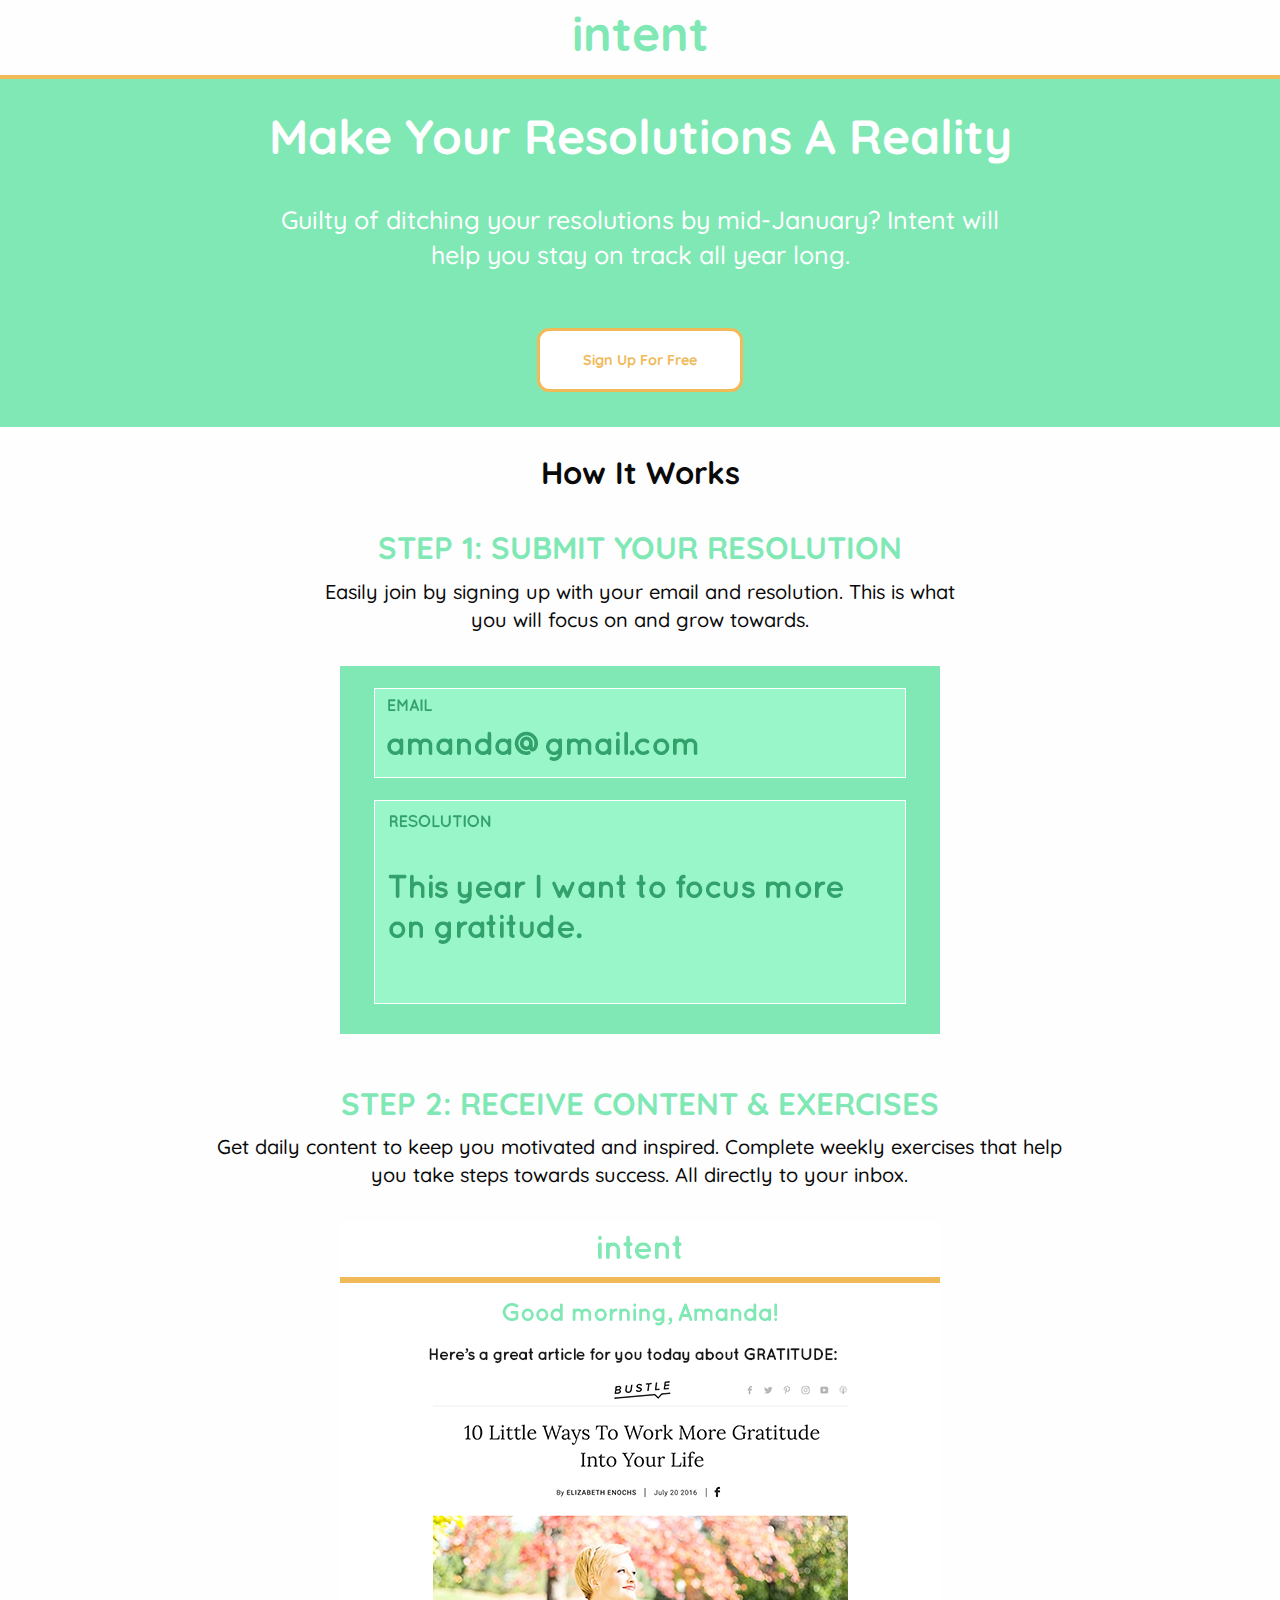
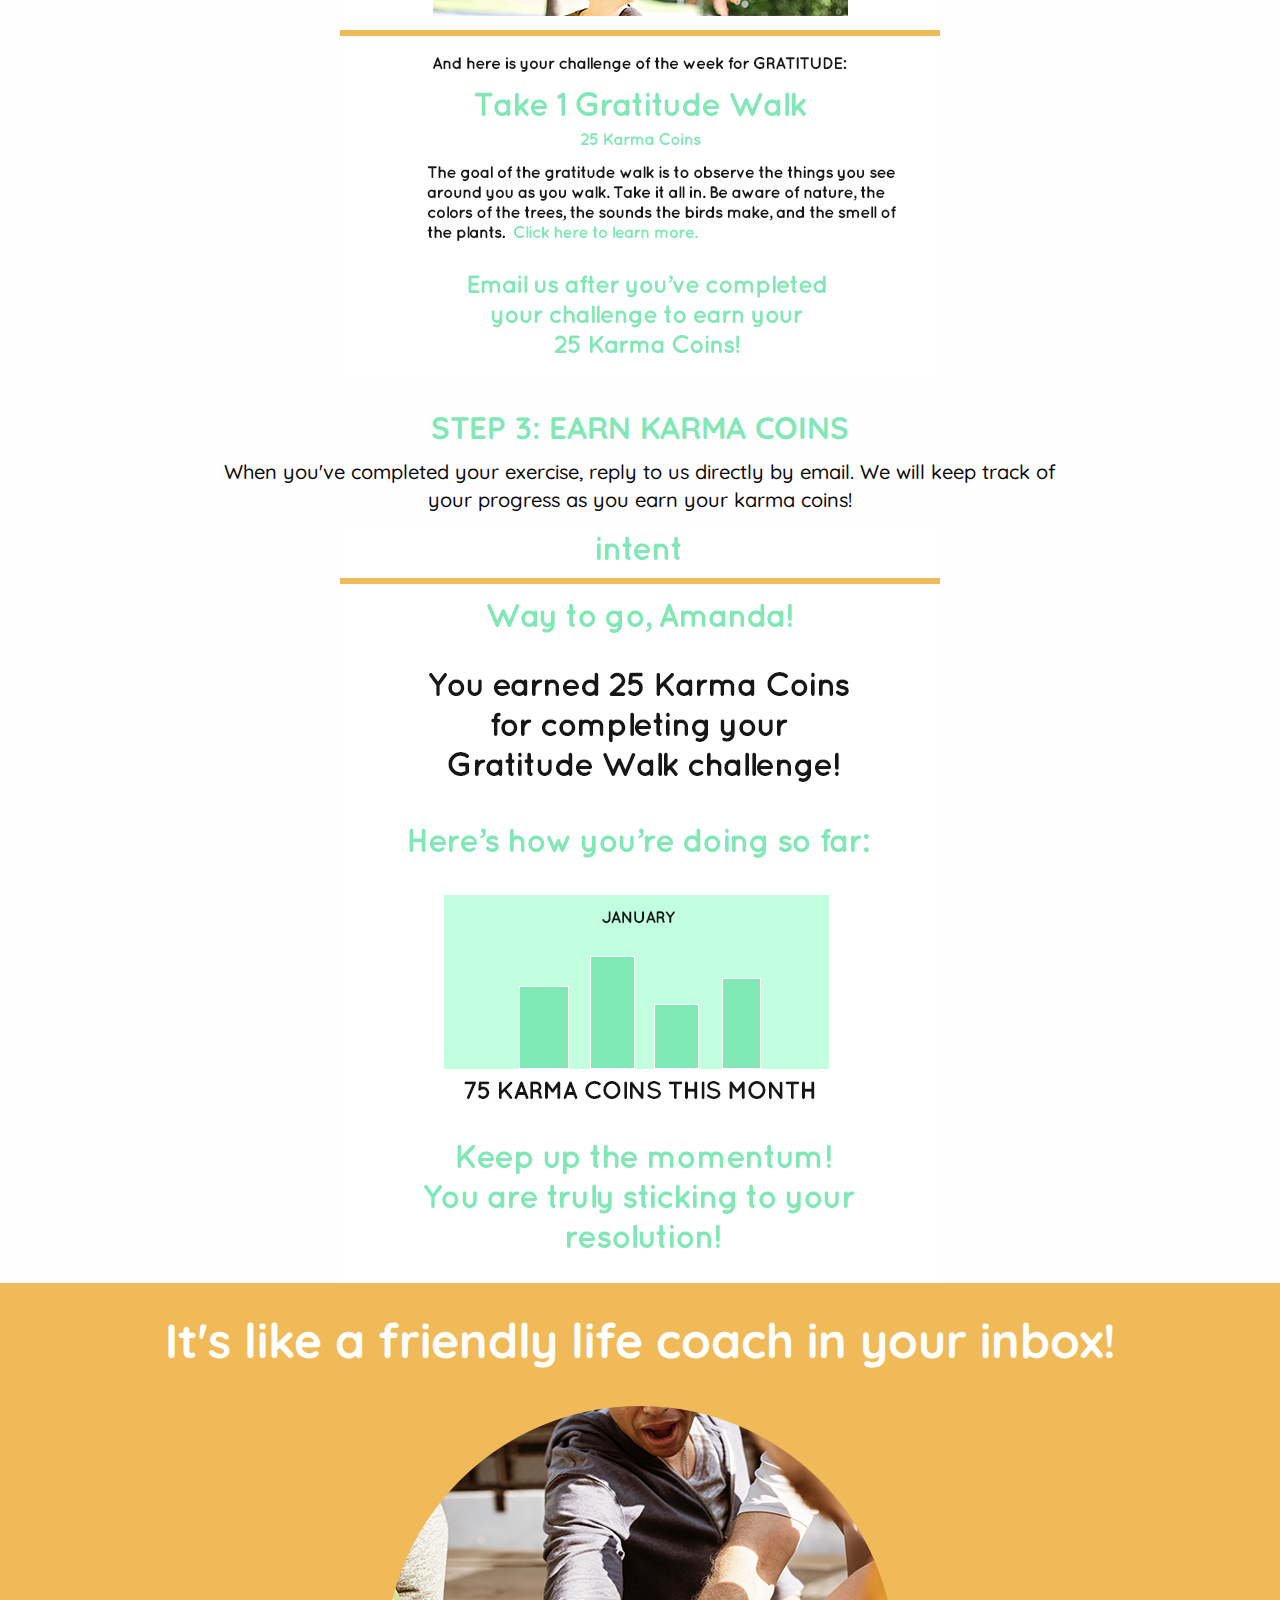
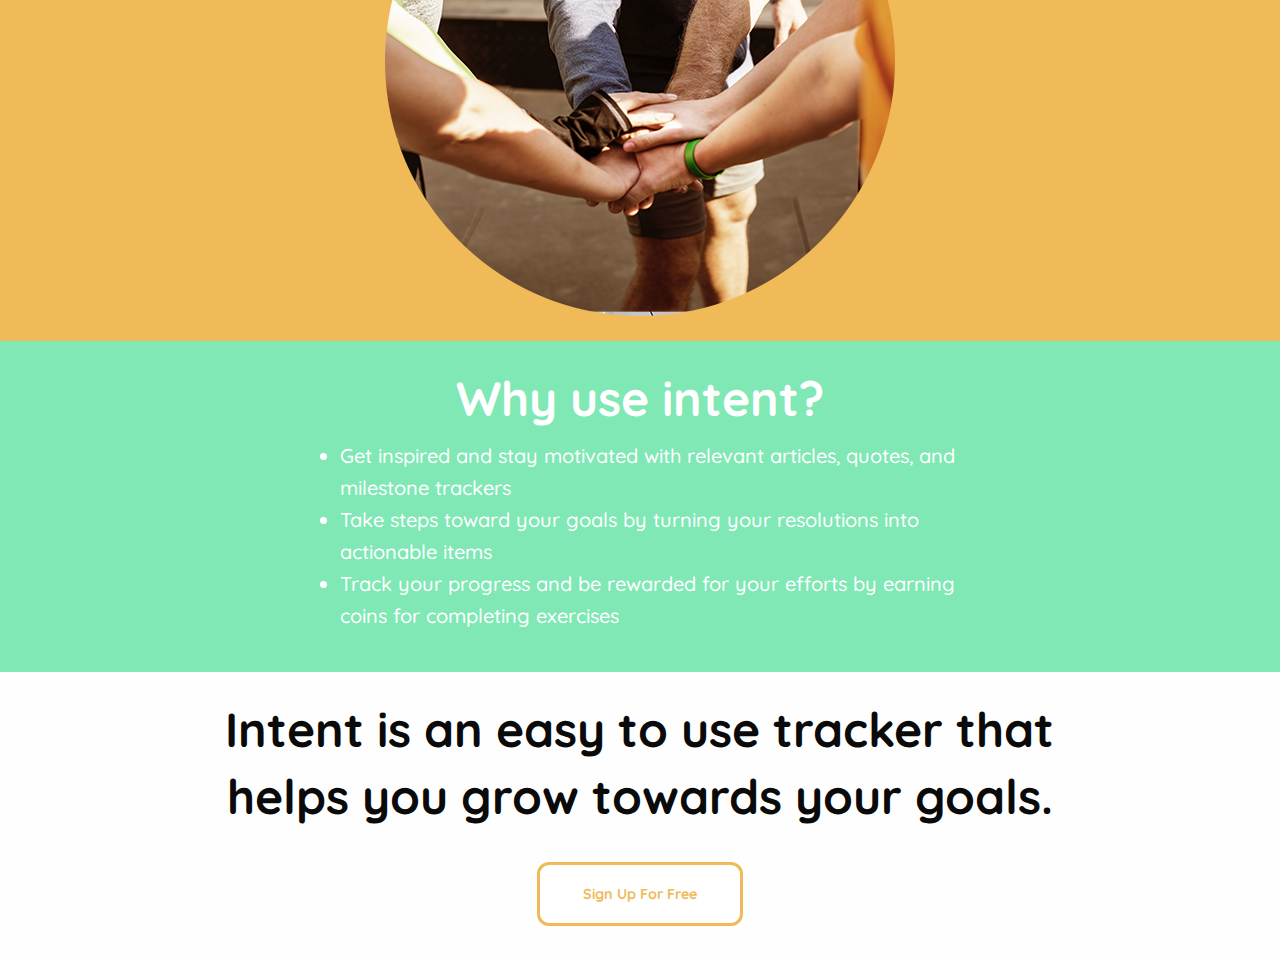
==== index.html @ 77e8ef0f "draft 1 of website" ====
<!doctype html>
<html class="no-js" lang="en" dir="ltr">
  <head>
    <meta charset="utf-8">
    <meta http-equiv="x-ua-compatible" content="ie=edge">
    <meta name="viewport" content="width=device-width, initial-scale=1.0">
    <title>Intent - A Simple Resolution Tracker and Reminder</title>
    <link rel="stylesheet" href="css/foundation.css">
    <link rel="stylesheet" href="css/app.css">
    <link rel="stylesheet" href="css/custom.css">
    <link href="https://fonts.googleapis.com/css?family=Quicksand:500,700" rel="stylesheet">
  </head>
  <body>
    <div class="grid-container">

      <div class="grid-x grid-padding-x">
        <div class="small-12 cell text-center gold-border-bottom">
          <h1 class="green-text">intent</h1>
        </div>
      </div>

      <div class="grid-x grid-padding-x green-background white-text align-center">
        <div class="small-10 medium-7 text-center">
          <br>
          <h1>Make Your Resolutions A Reality</h1>
          <br>
          <h4>Guilty of ditching your resolutions by mid-January? Intent will help you stay on track all year long.</h4>
          <br>
          <br>
          <a href="#" class="button custom-button">Sign Up For Free</a>
        </div>
      </div>


      <div class="grid-x grid-padding-x align-center">

        <div class="small-12 text-center">
          <br>
          <h3>How It Works</h3>
        </div>

        <div class="small-10 medium-6 text-center">
          <br>
          <h3 class="green-text">STEP 1: SUBMIT YOUR RESOLUTION</h3>
          <h5>Easily join by signing up with your email and resolution.  This is what you will focus on and grow towards.</h5>
          <br>
        </div>
        <div class="small-8 text-center">
          <img src="images/example-email.png" alt="Sign Up Free">
        </div>

        <div class="small-10 medium-8 text-center">
          <br>
          <br>
          <h3 class="green-text">STEP 2: RECEIVE CONTENT & EXERCISES</h3>
          <h5>Get daily content to keep you motivated and inspired.  Complete weekly exercises that help you take steps towards success.  All directly to your inbox.</h5>
          <br>
        </div>
        <div class="small-11 text-center">
          <img src="images/example-challenge.png" alt="Challenge">
        </div>

        <div class="small-10 medium-8 text-center">
          <br>
          <h3 class="green-text">STEP 3: EARN KARMA COINS</h3>
          <h5>When you've completed your exercise, reply to us directly by email.  We will keep track of your progress as you earn your karma coins!</h5>
        </div>
        <div class="small-11 text-center">
          <img src="images/example-karma-coins.png" alt="Karma Coins">
        </div>
      </div>


      <div class="grid-x grid-padding-x align-center gold-background white-text">
        <div class="small-10 text-center">
          <br>
          <h1>It's like a friendly life coach in your inbox!</h1>
          <br>
        </div>
        <div class="small-8 text-center">
          <img src="images/teamwork.png" alt="Teamwork" style="padding-bottom: 25px">
        </div>
      </div>
      
    

      <div class="grid-x grid-padding-x align-center green-background white-text">
        <div class="small-10 text-center">
          <br>
          <h1>Why use intent?</h1>
        </div>
        <div class="small-10 medium-6">
          <h5>
            <ul>
              <li>Get inspired and stay motivated with relevant articles, quotes, and milestone trackers</li>
              <li>Take steps toward your goals by turning your resolutions into actionable items</li>
              <li>Track your progress and be rewarded for your efforts by earning coins for completing exercises</li>
            </ul>
          </h5>
          <br>
        </div>
      </div>


      <div class="grid-x grid-padding-x align-center">
        <div class="small-10 medium-8 text-center">
          <br>
          <h1>Intent is an easy to use tracker that helps you grow towards your goals.</h1>
          <br>
          <a href="#" class="button custom-button">Sign Up For Free</a>
        </div>
      </div>



      

    </div>

    <script src="js/vendor/jquery.js"></script>
    <script src="js/vendor/what-input.js"></script>
    <script src="js/vendor/foundation.js"></script>
    <script src="js/app.js"></script>
  </body>
</html>
---- css/custom.css ----
.grid-container {
  max-width: 100%;
}

.white-background {
  background-color: #fff;
}

.gold-background {
  background-color: #f0ba58;
}

.green-background {
  background-color: #7fe8b5;
}

.green-text {
  color: #7fe8b5;
}

.white-text {
  color: #fff;
}

.custom-button {
  border-radius: 12px;
  border-color: #f0ba58;
  border-width: 3px;
  border-style: solid;
  background-color: #fff;
  color: #f0ba58;
  font-family: 'Quicksand', sans-serif;
  font-weight: 700;
  padding: 1.5em 3em;
  margin-bottom: 35px;
}

.gold-border-bottom {
    border-color: #f0ba58;
    border-width: 0px 0px 4px 0px;
    border-style: solid;
}

h1, h2, h3 {
  font-family: 'Quicksand', sans-serif;
  font-weight: 700;
}

h4,h5,h6, p {
  font-family: 'Quicksand', sans-serif;
  font-weight: 500;
}

li {
  font-family: 'Quicksand', sans-serif;
  font-weight: 500;
}
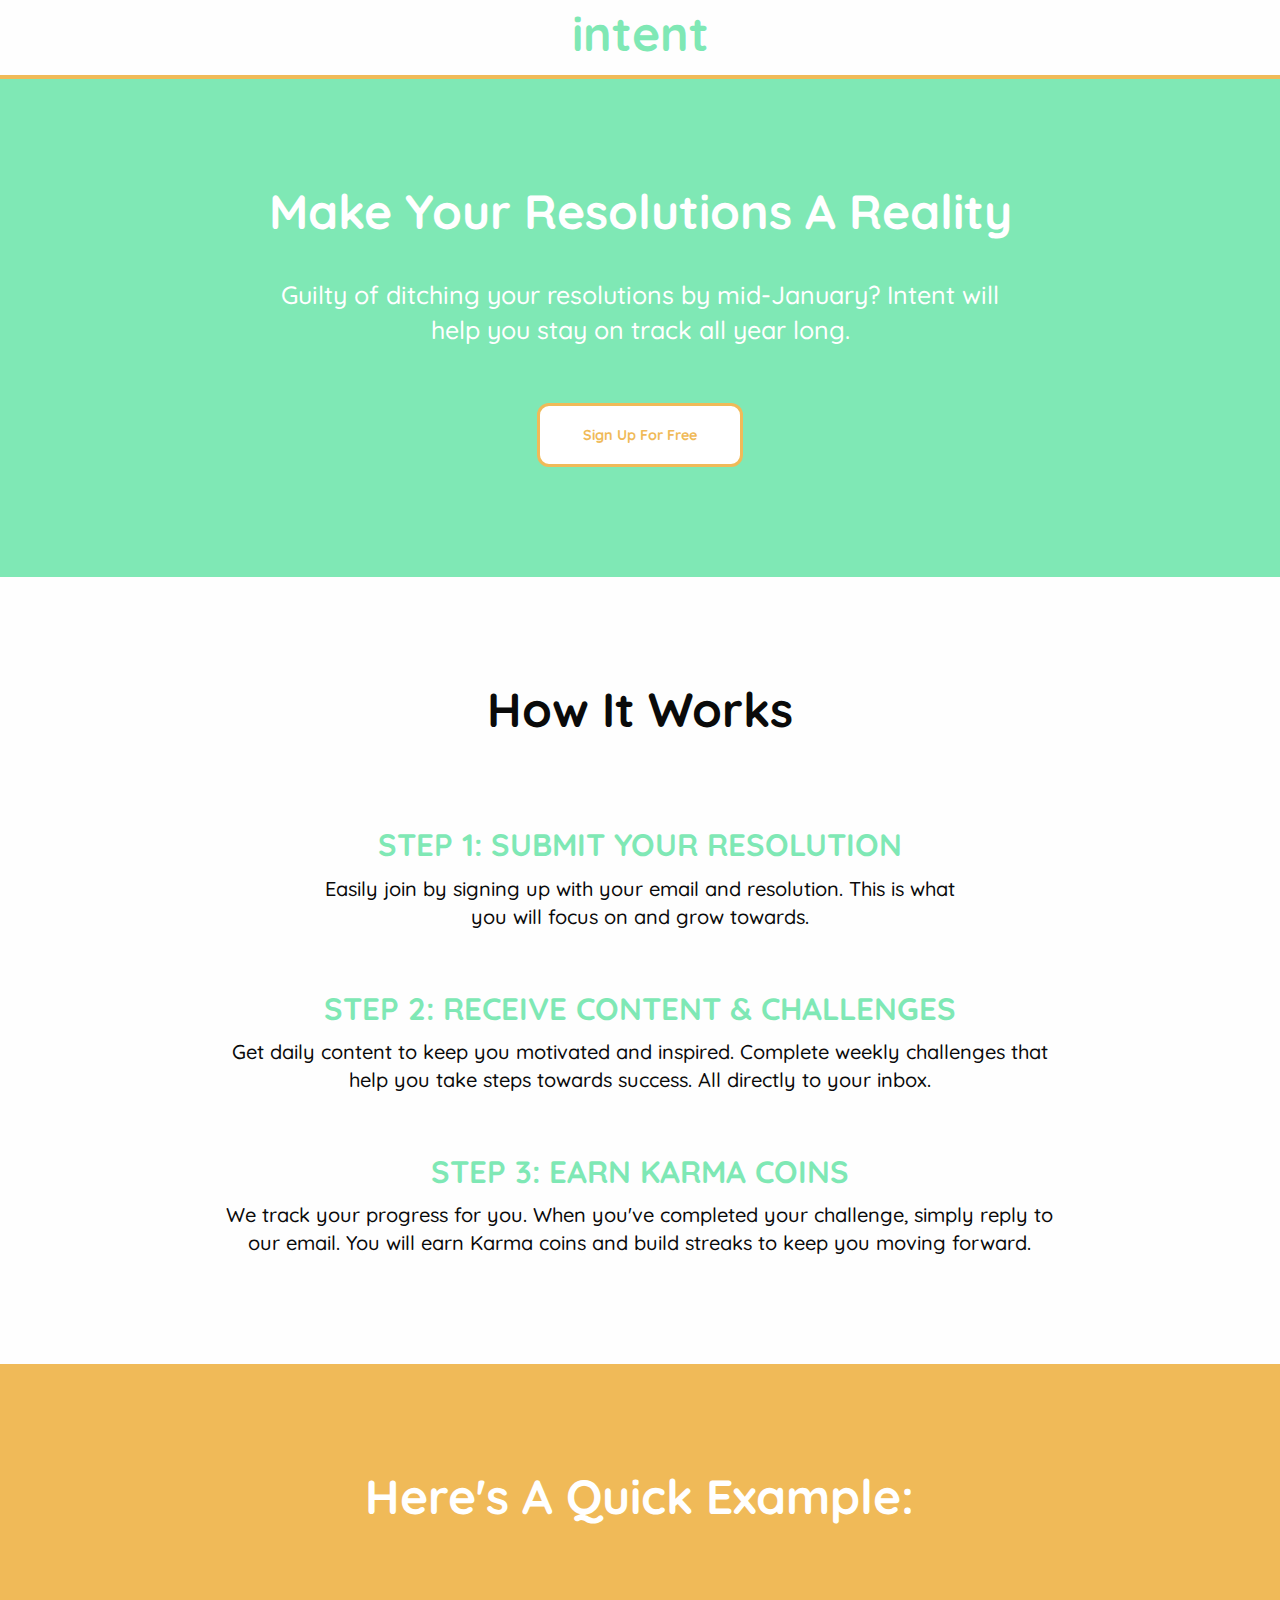
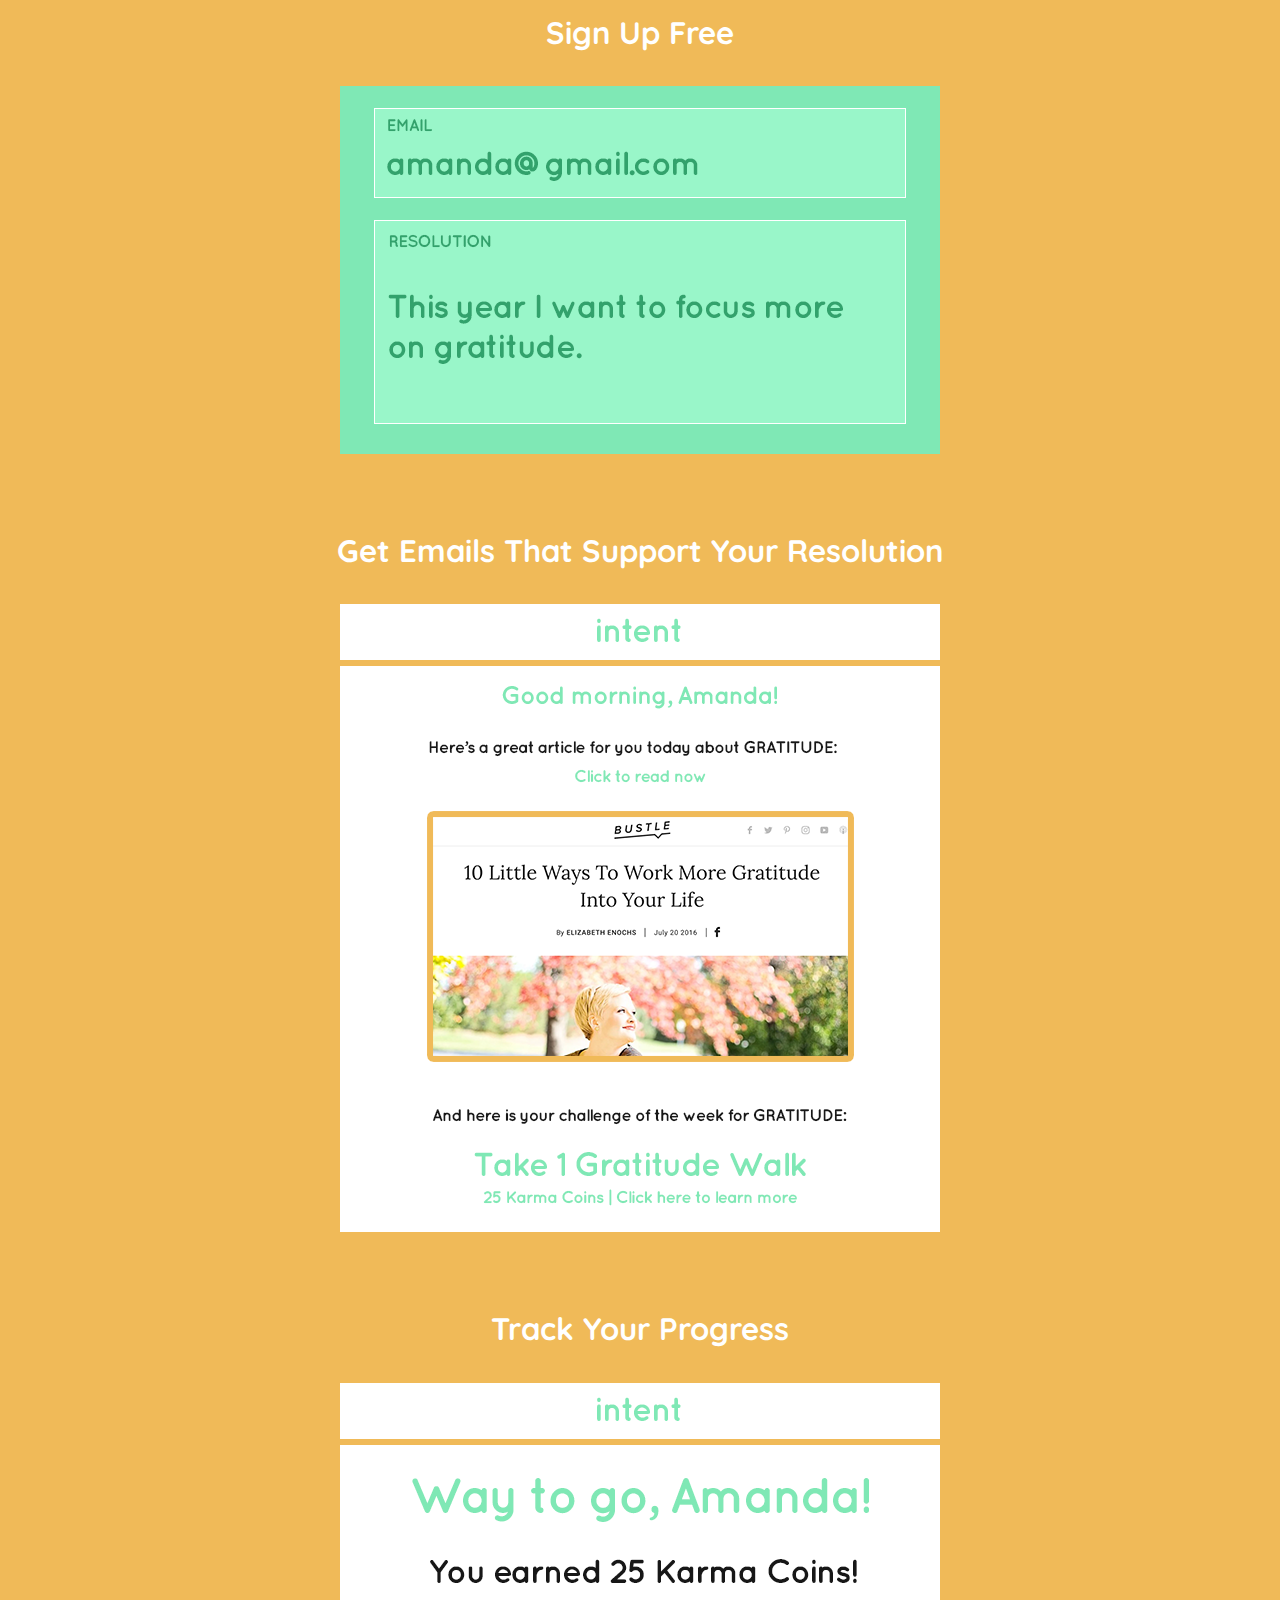
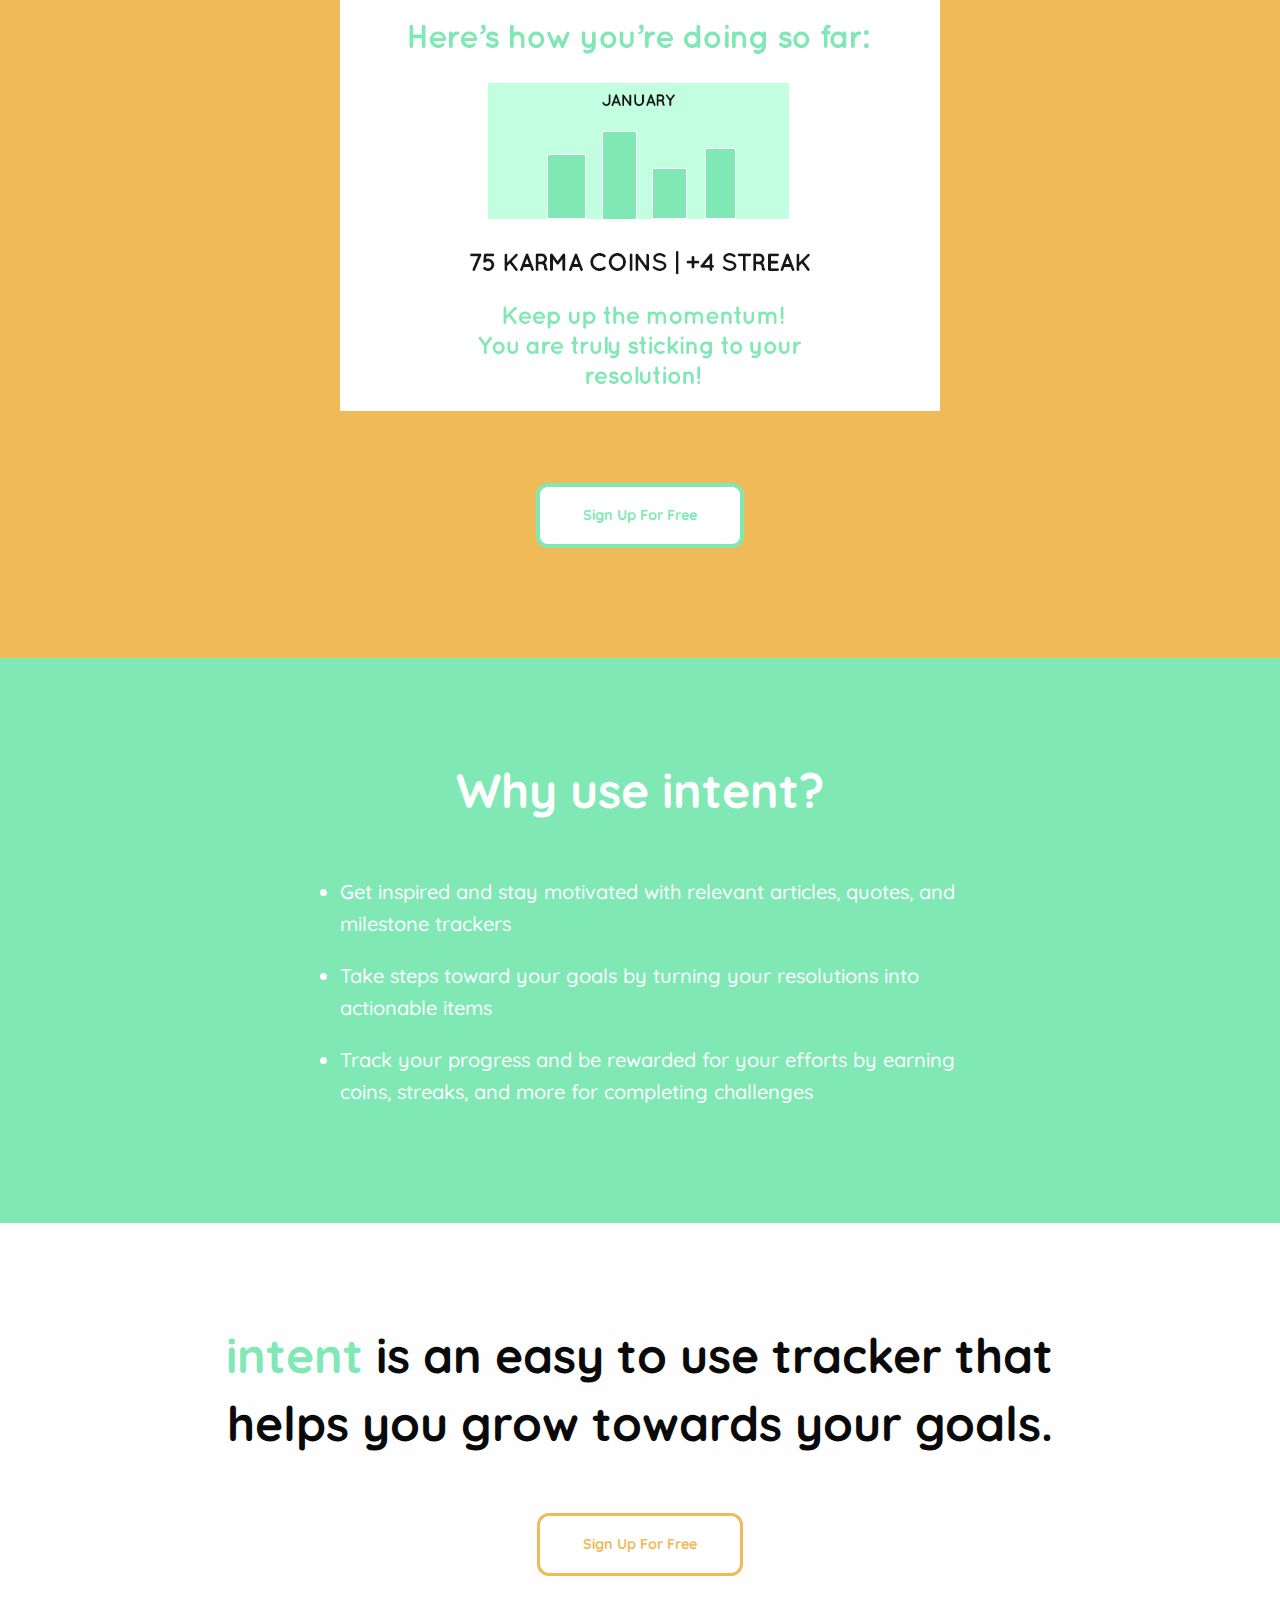
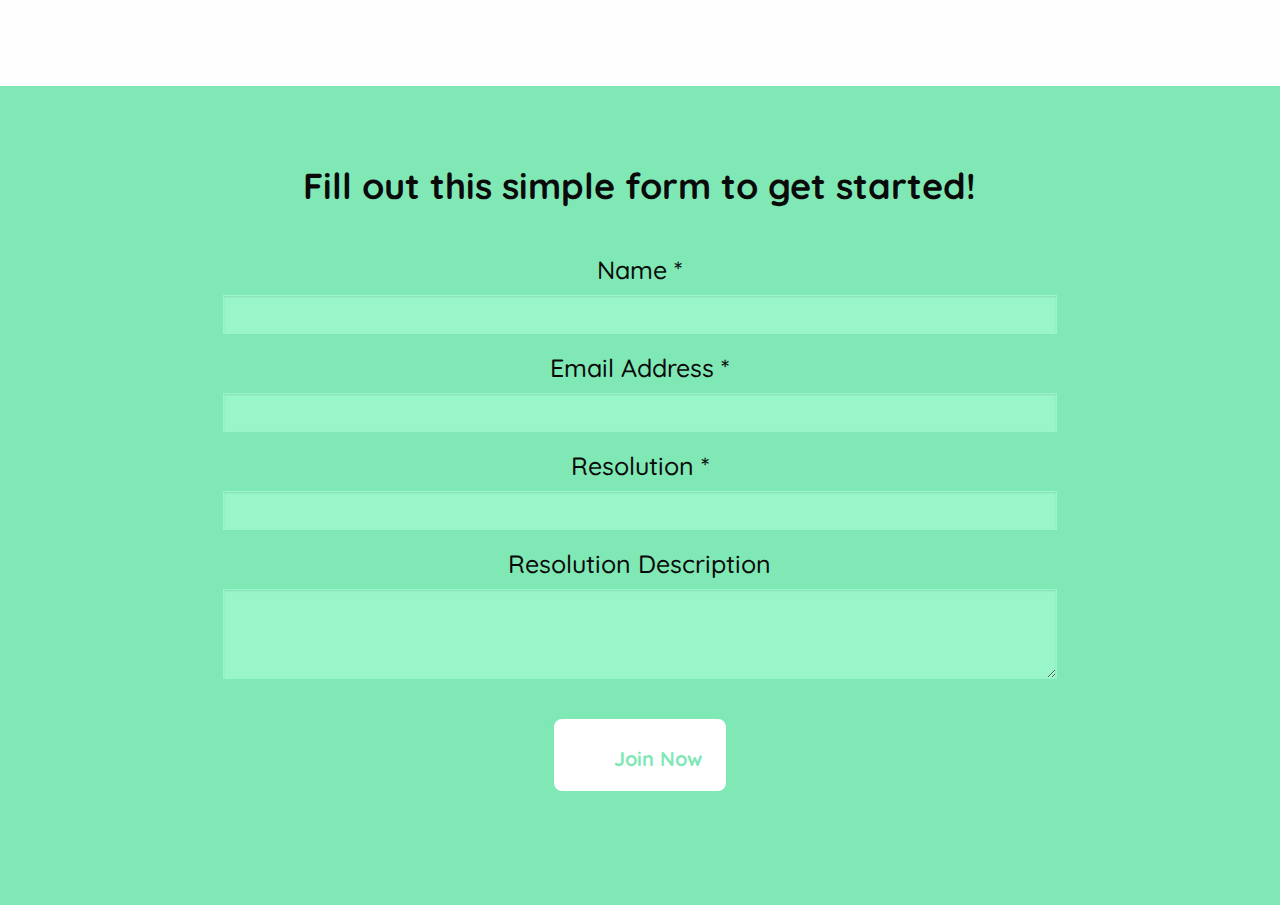
==== commit 3c1ccb7f: "website v1" ====
--- a/index.html
+++ b/index.html
@@ -1,14 +1,30 @@
 <!doctype html>
 <html class="no-js" lang="en" dir="ltr">
   <head>
+    <!-- Global site tag (gtag.js) - Google Analytics -->
+    <script async src="https://www.googletagmanager.com/gtag/js?id=UA-131562044-1"></script>
+    <script>
+      window.dataLayer = window.dataLayer || [];
+      function gtag(){dataLayer.push(arguments);}
+      gtag('js', new Date());
+
+      gtag('config', 'UA-131562044-1');
+    </script>
     <meta charset="utf-8">
     <meta http-equiv="x-ua-compatible" content="ie=edge">
     <meta name="viewport" content="width=device-width, initial-scale=1.0">
     <title>Intent - A Simple Resolution Tracker and Reminder</title>
     <link rel="stylesheet" href="css/foundation.css">
     <link rel="stylesheet" href="css/app.css">
+    <link href="//cdn-images.mailchimp.com/embedcode/classic-10_7.css" rel="stylesheet" type="text/css">
     <link rel="stylesheet" href="css/custom.css">
     <link href="https://fonts.googleapis.com/css?family=Quicksand:500,700" rel="stylesheet">
+    <script src="https://ajax.googleapis.com/ajax/libs/jquery/3.3.1/jquery.min.js"></script>
+    <script type="text/javascript">
+      function scrollToSignup() {
+        $('html, body').animate({ scrollTop: $("#signup").offset().top }, 1000)
+      }
+    </script>
   </head>
   <body>
     <div class="grid-container">
@@ -19,7 +35,7 @@
         </div>
       </div>
 
-      <div class="grid-x grid-padding-x green-background white-text align-center">
+      <div class="grid-x grid-padding-x green-background white-text align-center top-padding bottom-padding">
         <div class="small-10 medium-7 text-center">
           <br>
           <h1>Make Your Resolutions A Reality</h1>
@@ -27,16 +43,18 @@
           <h4>Guilty of ditching your resolutions by mid-January? Intent will help you stay on track all year long.</h4>
           <br>
           <br>
-          <a href="#" class="button custom-button">Sign Up For Free</a>
-        </div>
-      </div>
-
-
-      <div class="grid-x grid-padding-x align-center">
-
-        <div class="small-12 text-center">
-          <br>
-          <h3>How It Works</h3>
+          <a href="javascript:scrollToSignup()" class="button custom-button">Sign Up For Free</a>
+          </div>
+        </div>
+      </div>
+
+
+      <div class="grid-x grid-padding-x align-center bottom-space top-space">
+
+        <div class="small-10 text-center">
+          <br>
+          <h1>How It Works</h1>
+          <br><br>
         </div>
 
         <div class="small-10 medium-6 text-center">
@@ -45,56 +63,71 @@
           <h5>Easily join by signing up with your email and resolution.  This is what you will focus on and grow towards.</h5>
           <br>
         </div>
-        <div class="small-8 text-center">
+
+        <div class="small-10 medium-8 text-center">
+          <br>
+          <h3 class="green-text">STEP 2: RECEIVE CONTENT & CHALLENGES</h3>
+          <h5>Get daily content to keep you motivated and inspired.  Complete weekly challenges that help you take steps towards success.  All directly to your inbox.</h5>
+          <br>
+        </div>
+
+        <div class="small-10 medium-8 text-center">
+          <br>
+          <h3 class="green-text">STEP 3: EARN KARMA COINS</h3>
+          <h5>We track your progress for you.  When you've completed your challenge, simply reply to our email.  You will earn Karma coins and build streaks to keep you moving forward.</h5>
+          <br>
+        </div>
+      </div>
+
+
+      <div class="grid-x grid-padding-x align-center gold-background white-text top-padding bottom-padding">
+
+        <div class="small-10 medium-8 text-center">
+          <br>
+          <h1>Here's A Quick Example:</h1>
+          <br>
+          <br>
+          <br>
+        </div>
+
+        <div class="small-8 text-center bottom-space">
+          <h3>Sign Up Free</h3>
+          <br>
           <img src="images/example-email.png" alt="Sign Up Free">
         </div>
 
-        <div class="small-10 medium-8 text-center">
-          <br>
-          <br>
-          <h3 class="green-text">STEP 2: RECEIVE CONTENT & EXERCISES</h3>
-          <h5>Get daily content to keep you motivated and inspired.  Complete weekly exercises that help you take steps towards success.  All directly to your inbox.</h5>
-          <br>
-        </div>
+        <div class="small-11 text-center bottom-space">
+          <h3>Get Emails That Support Your Resolution</h3>
+          <br>
+          <img src="images/example-challenge.png" alt="Challenge">
+        </div>
+
         <div class="small-11 text-center">
-          <img src="images/example-challenge.png" alt="Challenge">
-        </div>
-
-        <div class="small-10 medium-8 text-center">
-          <br>
-          <h3 class="green-text">STEP 3: EARN KARMA COINS</h3>
-          <h5>When you've completed your exercise, reply to us directly by email.  We will keep track of your progress as you earn your karma coins!</h5>
-        </div>
-        <div class="small-11 text-center">
+          <h3>Track Your Progress</h3>
+          <br>
           <img src="images/example-karma-coins.png" alt="Karma Coins">
-        </div>
-      </div>
-
-
-      <div class="grid-x grid-padding-x align-center gold-background white-text">
-        <div class="small-10 text-center">
-          <br>
-          <h1>It's like a friendly life coach in your inbox!</h1>
-          <br>
-        </div>
-        <div class="small-8 text-center">
-          <img src="images/teamwork.png" alt="Teamwork" style="padding-bottom: 25px">
+          <br>
+          <br>
+          <br>
+          <br>
+          <a href="javascript:scrollToSignup()" class="button custom-button green-button">Sign Up For Free</a>
         </div>
       </div>
       
     
 
-      <div class="grid-x grid-padding-x align-center green-background white-text">
+      <div class="grid-x grid-padding-x align-center green-background white-text top-padding bottom-padding">
         <div class="small-10 text-center">
           <br>
           <h1>Why use intent?</h1>
+          <br>
         </div>
         <div class="small-10 medium-6">
           <h5>
             <ul>
               <li>Get inspired and stay motivated with relevant articles, quotes, and milestone trackers</li>
               <li>Take steps toward your goals by turning your resolutions into actionable items</li>
-              <li>Track your progress and be rewarded for your efforts by earning coins for completing exercises</li>
+              <li>Track your progress and be rewarded for your efforts by earning coins, streaks, and more for completing challenges</li>
             </ul>
           </h5>
           <br>
@@ -102,18 +135,60 @@
       </div>
 
 
-      <div class="grid-x grid-padding-x align-center">
-        <div class="small-10 medium-8 text-center">
-          <br>
-          <h1>Intent is an easy to use tracker that helps you grow towards your goals.</h1>
-          <br>
-          <a href="#" class="button custom-button">Sign Up For Free</a>
-        </div>
-      </div>
-
-
-
-      
+      <div class="grid-x grid-padding-x align-center top-padding bottom-padding">
+        <div class="small-10 medium-8 text-center">
+          <br>
+          <h1><span class="green-text">intent</span> is an easy to use tracker that helps you grow towards your goals.</h1>
+          <br>
+          <br>
+          <a href="javascript:scrollToSignup()" class="button custom-button">Sign Up For Free</a>
+        </div>
+      </div>
+
+      <div class="grid-x grid-padding-x align-center top-padding bottom-padding green-background" id="signup">
+        <div class="small-10 medium-8 text-center">
+          <!-- Begin Mailchimp Signup Form -->
+          <style type="text/css">
+            #mc_embed_signup{clear:left; font:14px Helvetica,Arial,sans-serif; }
+          </style>
+          <div id="mc_embed_signup">
+          <form action="https://focusyourintent.us7.list-manage.com/subscribe/post?u=095c179cd294cf0b84ff9f9e5&amp;id=2cb9866836" method="post" id="mc-embedded-subscribe-form" name="mc-embedded-subscribe-form" class="validate" target="_blank" novalidate>
+            <div id="mc_embed_signup_scroll">
+            <h2>Fill out this simple form to get started!</h2>
+            <br>
+            <br>
+          <div class="mc-field-group">
+            <label for="mce-NAME"><h4>Name  <span class="asterisk">*</span></h4>
+          </label>
+            <input type="text" value="" name="NAME" class="required" id="mce-NAME">
+          </div>
+          <div class="mc-field-group">
+            <label for="mce-EMAIL"><h4>Email Address  <span class="asterisk">*</span></h4>
+          </label>
+            <input type="email" value="" name="EMAIL" class="required email" id="mce-EMAIL">
+          </div>
+          <div class="mc-field-group">
+            <label for="mce-RESOLUTION"><h4>Resolution  <span class="asterisk">*</span></h4>
+          </label>
+            <input type="text" value="" name="RESOLUTION" class="required" id="mce-RESOLUTION">
+          </div>
+          <div class="mc-field-group">
+            <label for="mce-RESDES"><h4>Resolution Description </h4></label>
+            <textarea type="text" value="" name="RESDES" class="" id="mce-RESDES" rows=3></textarea>
+          </div>
+          <div id="mce-responses" class="clear">
+            <div class="response" id="mce-error-response" style="display:none"></div>
+            <div class="response" id="mce-success-response" style="display:none"></div>
+          </div>    <!-- real people should not fill this in and expect good things - do not remove this or risk form bot signups-->
+            <div style="position: absolute; left: -5000px;" aria-hidden="true"><input type="text" name="b_095c179cd294cf0b84ff9f9e5_2cb9866836" tabindex="-1" value=""></div>
+            <div class="clear" style="text-align: center"><input type="submit" value="Join Now" name="subscribe" id="mc-embedded-subscribe" style="margin-top: 20px" class="button custom-button green-button green-button-big"></div>
+            </div>
+          </form>
+          </div>
+          <!--End mc_embed_signup-->
+        </div>
+      </div>
+
 
     </div>
 
--- a/css/custom.css
+++ b/css/custom.css
@@ -36,10 +36,43 @@
   margin-bottom: 35px;
 }
 
+.custom-button:hover, .custom-button:focus {
+  background-color: #f0ba58;
+  color: #fefefe;
+}
+
+.green-button {
+  border-color: #7fe8b5;
+  border-width: 4px;
+  border-style: solid;
+  color: #7fe8b5;
+}
+
+.green-button:hover, .green-button:focus {
+  background-color: #7fe8b5;
+  color: #fff;
+}
+
 .gold-border-bottom {
     border-color: #f0ba58;
     border-width: 0px 0px 4px 0px;
     border-style: solid;
+}
+
+.bottom-space {
+  margin-bottom: 75px;
+}
+
+.top-space {
+  margin-top: 75px;
+}
+
+.top-padding {
+  padding-top: 75px;
+}
+
+.bottom-padding {
+  padding-bottom: 75px;
 }
 
 h1, h2, h3 {
@@ -55,4 +88,43 @@
 li {
   font-family: 'Quicksand', sans-serif;
   font-weight: 500;
-}+  margin-top: 20px;
+}
+
+#mc_embed_signup [type='text'], #mc_embed_signup [type='email'], #mc_embed_signup [type='text']:focus , #mc_embed_signup [type='email']:focus {
+  background-color: #98f6c9;
+  border-color: #98f6c9;
+  font-family: 'Quicksand', sans-serif;
+  font-weight: 500;
+}
+
+.mc-field-group { 
+  padding: 0px 10px; 
+}
+
+#mc_embed_signup { 
+  background-color: #7fe8b5;
+}
+
+#mc_embed_signup h2 {
+  text-align: center;
+  font-family: 'Quicksand', sans-serif;
+  font-weight: 700;
+  font-size: 2.25rem;
+  line-height: 1.4;
+  margin-top: 0;
+  margin-bottom: 0.5rem;
+}
+
+#mc_embed_signup .button { 
+  font-size: 20px;
+  border-color: #7fe8b5;
+  border-width: 4px;
+  border-style: solid;
+  color: #7fe8b5;
+  background-color: #fff;
+  color: #7fe8b5;
+  width: 9em;
+  height: 4em;
+  border-radius: 12px;
+}
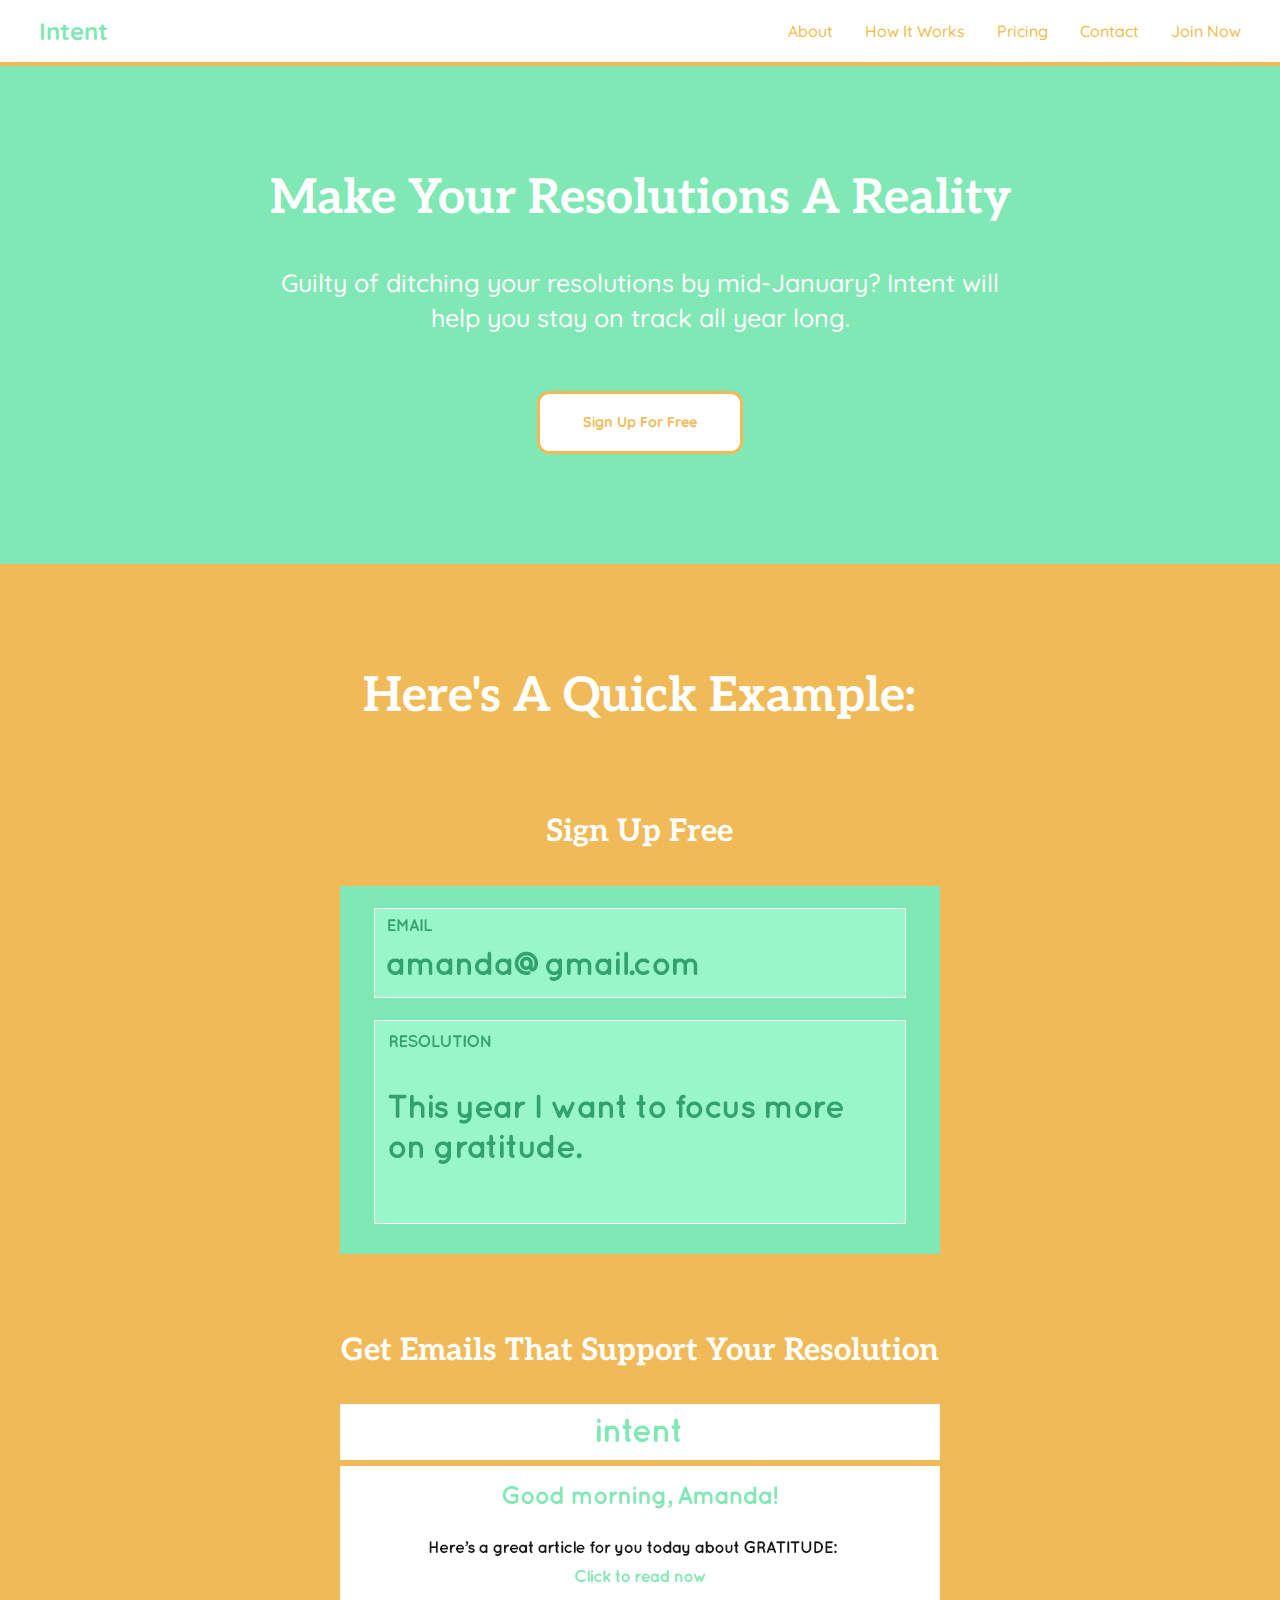
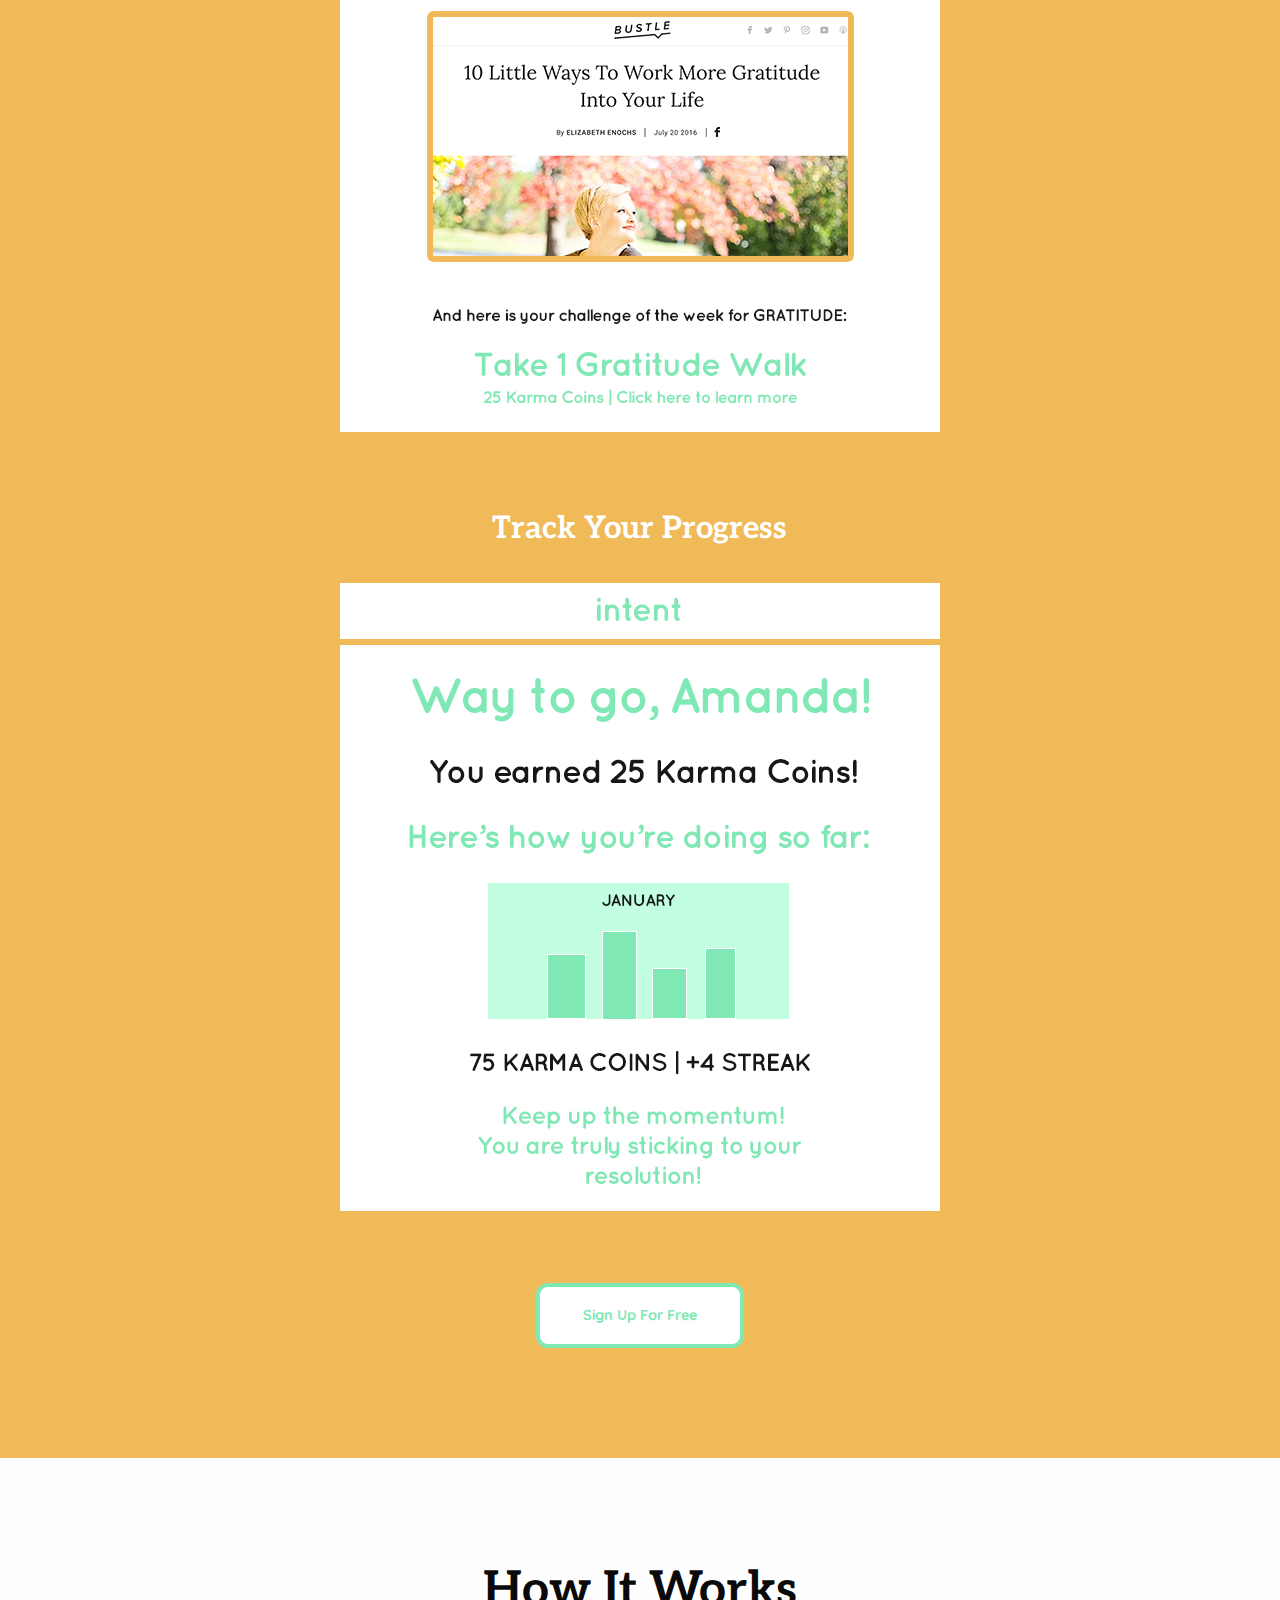
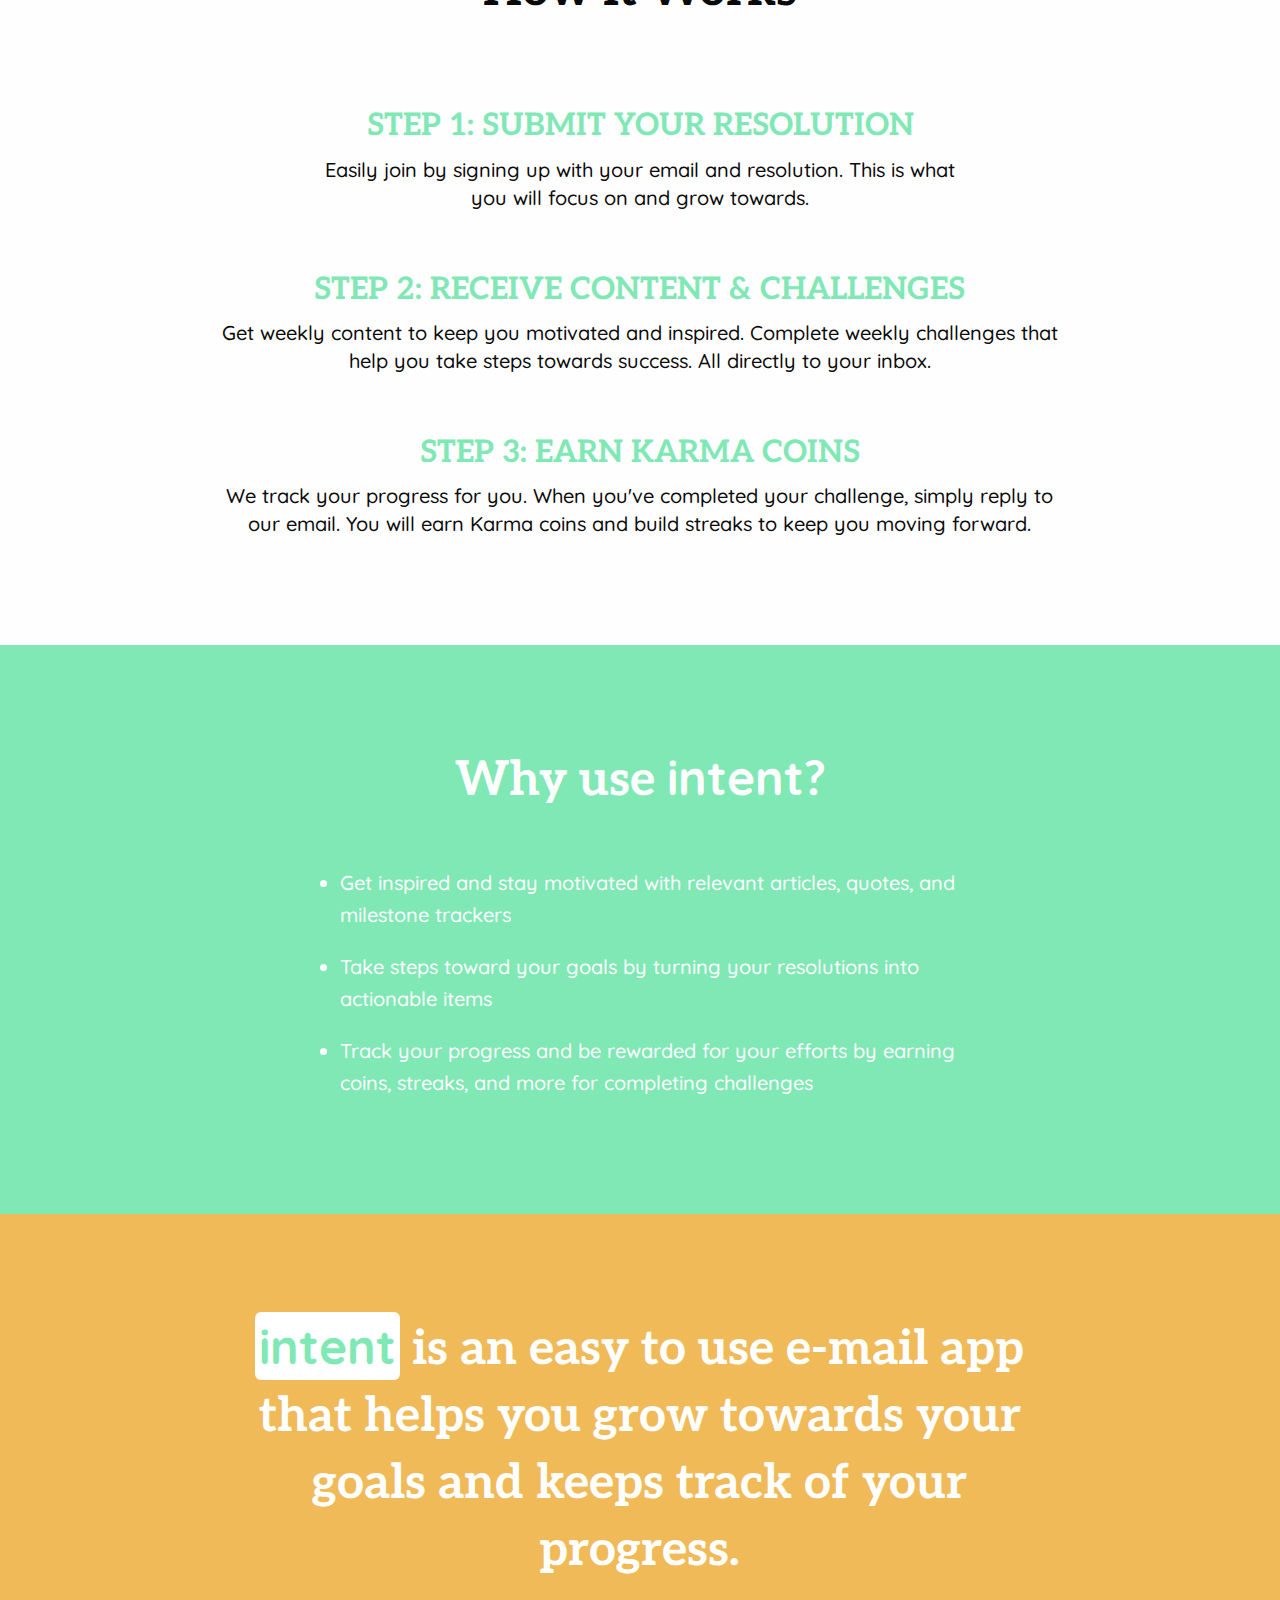
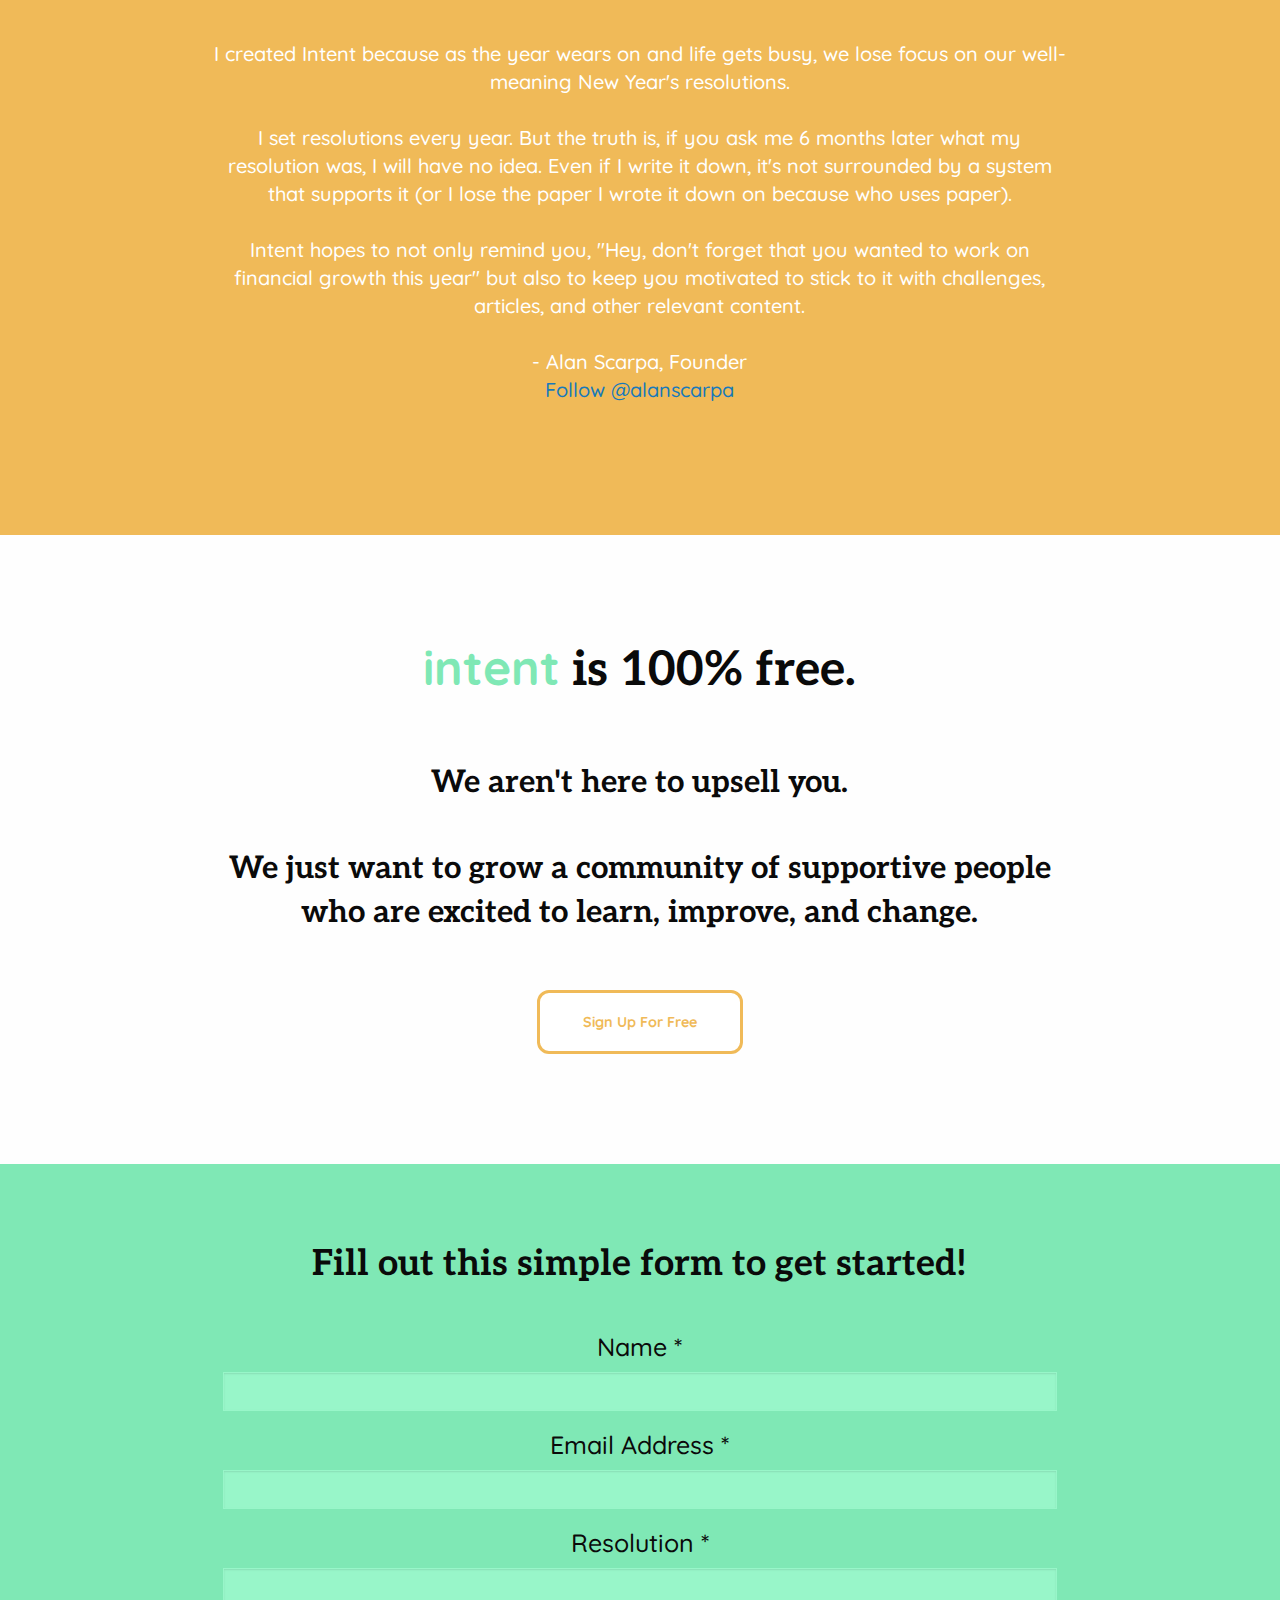
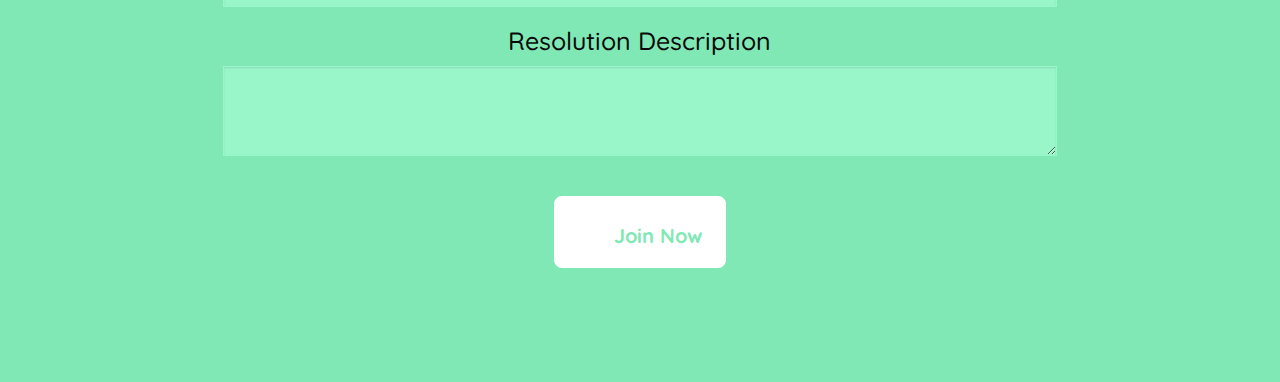
==== commit bc58cd77: "website v2" ====
--- a/index.html
+++ b/index.html
@@ -7,7 +7,6 @@
       window.dataLayer = window.dataLayer || [];
       function gtag(){dataLayer.push(arguments);}
       gtag('js', new Date());
-
       gtag('config', 'UA-131562044-1');
     </script>
     <meta charset="utf-8">
@@ -19,20 +18,51 @@
     <link href="//cdn-images.mailchimp.com/embedcode/classic-10_7.css" rel="stylesheet" type="text/css">
     <link rel="stylesheet" href="css/custom.css">
     <link href="https://fonts.googleapis.com/css?family=Quicksand:500,700" rel="stylesheet">
+    <link href="https://fonts.googleapis.com/css?family=Aleo:700" rel="stylesheet">
     <script src="https://ajax.googleapis.com/ajax/libs/jquery/3.3.1/jquery.min.js"></script>
     <script type="text/javascript">
       function scrollToSignup() {
         $('html, body').animate({ scrollTop: $("#signup").offset().top }, 1000)
       }
+      function scrollToHowItWorks() {
+        $('html, body').animate({ scrollTop: $("#howitworks").offset().top }, 1000)
+      }
+      function scrollToPricing() {
+        $('html, body').animate({ scrollTop: $("#pricing").offset().top }, 1000)
+      }
+      function scrollToAbout() {
+        $('html, body').animate({ scrollTop: $("#about").offset().top }, 1000)
+      }
     </script>
   </head>
   <body>
     <div class="grid-container">
 
+      <div class="title-bar" data-responsive-toggle="example-menu" data-hide-for="medium">
+        <button class="menu-icon" type="button" data-toggle="example-menu"></button>
+        <div class="title-bar-title green-text logo-font">Intent</div>
+      </div>
+
+      <div class="top-bar" id="example-menu">
+        <div class="top-bar-left">
+          <ul class="menu">
+            <li class="menu-text show-for-medium green-text logo-font">Intent</li>
+          </ul>
+        </div>
+        <div class="top-bar-right">
+          <ul class="vertical medium-horizontal dropdown menu" data-dropdown-menu>
+            <li><a href="javascript:scrollToAbout()">About</a></li>
+            <li><a href="javascript:scrollToHowItWorks()">How It Works</a></li>
+            <li><a href="javascript:scrollToPricing()">Pricing</a></li>
+            <li><a href="mailto:team@focusyourintent.com">Contact</a></li>
+            <li><a href="javascript:scrollToSignup()">Join Now</a></li>
+          </ul>
+        </div>
+      </div>
+
+
       <div class="grid-x grid-padding-x">
-        <div class="small-12 cell text-center gold-border-bottom">
-          <h1 class="green-text">intent</h1>
-        </div>
+        <div class="small-12 cell text-center gold-border-bottom"></div>
       </div>
 
       <div class="grid-x grid-padding-x green-background white-text align-center top-padding bottom-padding">
@@ -49,6 +79,41 @@
       </div>
 
 
+      <div class="grid-x grid-padding-x align-center gold-background white-text top-padding bottom-padding" id="howitworks">
+
+        <div class="small-10 medium-8 text-center">
+          <br>
+          <h1>Here's A Quick Example:</h1>
+          <br>
+          <br>
+          <br>
+        </div>
+
+        <div class="small-8 text-center bottom-space">
+          <h3>Sign Up Free</h3>
+          <br>
+          <img src="images/example-email.png" alt="Sign Up Free">
+        </div>
+
+        <div class="small-11 text-center bottom-space">
+          <h3>Get Emails That Support Your Resolution</h3>
+          <br>
+          <img src="images/example-challenge.png" alt="Challenge">
+        </div>
+
+        <div class="small-11 text-center">
+          <h3>Track Your Progress</h3>
+          <br>
+          <img src="images/example-karma-coins.png" alt="Karma Coins">
+          <br>
+          <br>
+          <br>
+          <br>
+          <a href="javascript:scrollToSignup()" class="button custom-button green-button">Sign Up For Free</a>
+        </div>
+      </div>
+
+
       <div class="grid-x grid-padding-x align-center bottom-space top-space">
 
         <div class="small-10 text-center">
@@ -67,7 +132,7 @@
         <div class="small-10 medium-8 text-center">
           <br>
           <h3 class="green-text">STEP 2: RECEIVE CONTENT & CHALLENGES</h3>
-          <h5>Get daily content to keep you motivated and inspired.  Complete weekly challenges that help you take steps towards success.  All directly to your inbox.</h5>
+          <h5>Get weekly content to keep you motivated and inspired.  Complete weekly challenges that help you take steps towards success.  All directly to your inbox.</h5>
           <br>
         </div>
 
@@ -78,48 +143,12 @@
           <br>
         </div>
       </div>
-
-
-      <div class="grid-x grid-padding-x align-center gold-background white-text top-padding bottom-padding">
-
-        <div class="small-10 medium-8 text-center">
-          <br>
-          <h1>Here's A Quick Example:</h1>
-          <br>
-          <br>
-          <br>
-        </div>
-
-        <div class="small-8 text-center bottom-space">
-          <h3>Sign Up Free</h3>
-          <br>
-          <img src="images/example-email.png" alt="Sign Up Free">
-        </div>
-
-        <div class="small-11 text-center bottom-space">
-          <h3>Get Emails That Support Your Resolution</h3>
-          <br>
-          <img src="images/example-challenge.png" alt="Challenge">
-        </div>
-
-        <div class="small-11 text-center">
-          <h3>Track Your Progress</h3>
-          <br>
-          <img src="images/example-karma-coins.png" alt="Karma Coins">
-          <br>
-          <br>
-          <br>
-          <br>
-          <a href="javascript:scrollToSignup()" class="button custom-button green-button">Sign Up For Free</a>
-        </div>
-      </div>
-      
-    
+  
 
       <div class="grid-x grid-padding-x align-center green-background white-text top-padding bottom-padding">
         <div class="small-10 text-center">
           <br>
-          <h1>Why use intent?</h1>
+          <h1>Why use <span class="logo-font">intent</span>?</h1>
           <br>
         </div>
         <div class="small-10 medium-6">
@@ -135,10 +164,40 @@
       </div>
 
 
-      <div class="grid-x grid-padding-x align-center top-padding bottom-padding">
-        <div class="small-10 medium-8 text-center">
-          <br>
-          <h1><span class="green-text">intent</span> is an easy to use tracker that helps you grow towards your goals.</h1>
+      <div class="grid-x grid-padding-x align-center top-padding bottom-padding gold-background" id="about">
+        <div class="small-10 medium-8 text-center white-text">
+          <br>
+          <h1><span class="green-text logo-font" style="background: white;padding: 4px;border-radius: 6px;">intent</span> is an easy to use e-mail app that helps you grow towards your goals and keeps track of your progress.</h1>
+          <br>
+          <br>
+          <h5>I created Intent because as the year wears on and life gets busy, we lose focus on our well-meaning New Year's resolutions.
+          <br>
+          <br>
+          I set resolutions every year. But the truth is, if you ask me 6 months later what my resolution was, I will have no idea. Even if I write it down, it's not surrounded by a system that supports it (or I lose the paper I wrote it down on because who uses paper). 
+          <br>
+          <br>
+          Intent hopes to not only remind you, "Hey, don't forget that you wanted to work on financial growth this year" but also to keep you motivated to stick to it with challenges, articles, and other relevant content.
+          <br>
+          <br>
+          - Alan Scarpa, Founder
+          <br>
+          <a href="https://twitter.com/alanscarpa?ref_src=twsrc%5Etfw" class="twitter-follow-button" data-show-count="false">Follow @alanscarpa</a><script async src="https://platform.twitter.com/widgets.js" charset="utf-8"></script>
+          </h5>
+          <br>
+          <br>
+        </div>
+      </div>
+
+      <div class="grid-x grid-padding-x align-center top-padding bottom-padding" id="pricing">
+        <div class="small-10 medium-8 text-center">
+          <br>
+          <h1><span class="green-text logo-font">intent</span> is 100% free.</h1>
+          <br>
+          <br>
+          <h3>We aren't here to upsell you.<br>
+          <br>We just want to grow a community of supportive people who are excited to learn, improve, and change.
+          <br>
+          </h3>
           <br>
           <br>
           <a href="javascript:scrollToSignup()" class="button custom-button">Sign Up For Free</a>
--- a/css/custom.css
+++ b/css/custom.css
@@ -16,7 +16,7 @@
 }
 
 .green-text {
-  color: #7fe8b5;
+  color: #7fe8b5!important;
 }
 
 .white-text {
@@ -75,8 +75,39 @@
   padding-bottom: 75px;
 }
 
+.logo-font {
+  font-family: 'Quicksand', sans-serif!important;
+  font-weight: 700!important;
+}
+
+.menu .logo-font {
+  font-size: 1.5em!important;
+}
+
+.block {
+  margin-left: 48%;
+}
+
+.top-bar li {
+  margin-top: 0px;
+}
+
+.menu-icon::after {
+  background: #7fe8b5;
+  -webkit-box-shadow: 0 7px 0 #7fe8b5, 0 14px 0 #7fe8b5;
+  box-shadow: 0 7px 0 #7fe8b5, 0 14px 0 #7fe8b5;
+}
+
+.top-bar, .top-bar ul, .title-bar {
+  background: #fff;
+}
+
+.menu a {
+  color: #f1bb4e!important;
+}
+
 h1, h2, h3 {
-  font-family: 'Quicksand', sans-serif;
+  font-family: 'Aleo', serif;
   font-weight: 700;
 }
 
@@ -108,7 +139,7 @@
 
 #mc_embed_signup h2 {
   text-align: center;
-  font-family: 'Quicksand', sans-serif;
+  font-family: 'Aleo', serif;
   font-weight: 700;
   font-size: 2.25rem;
   line-height: 1.4;
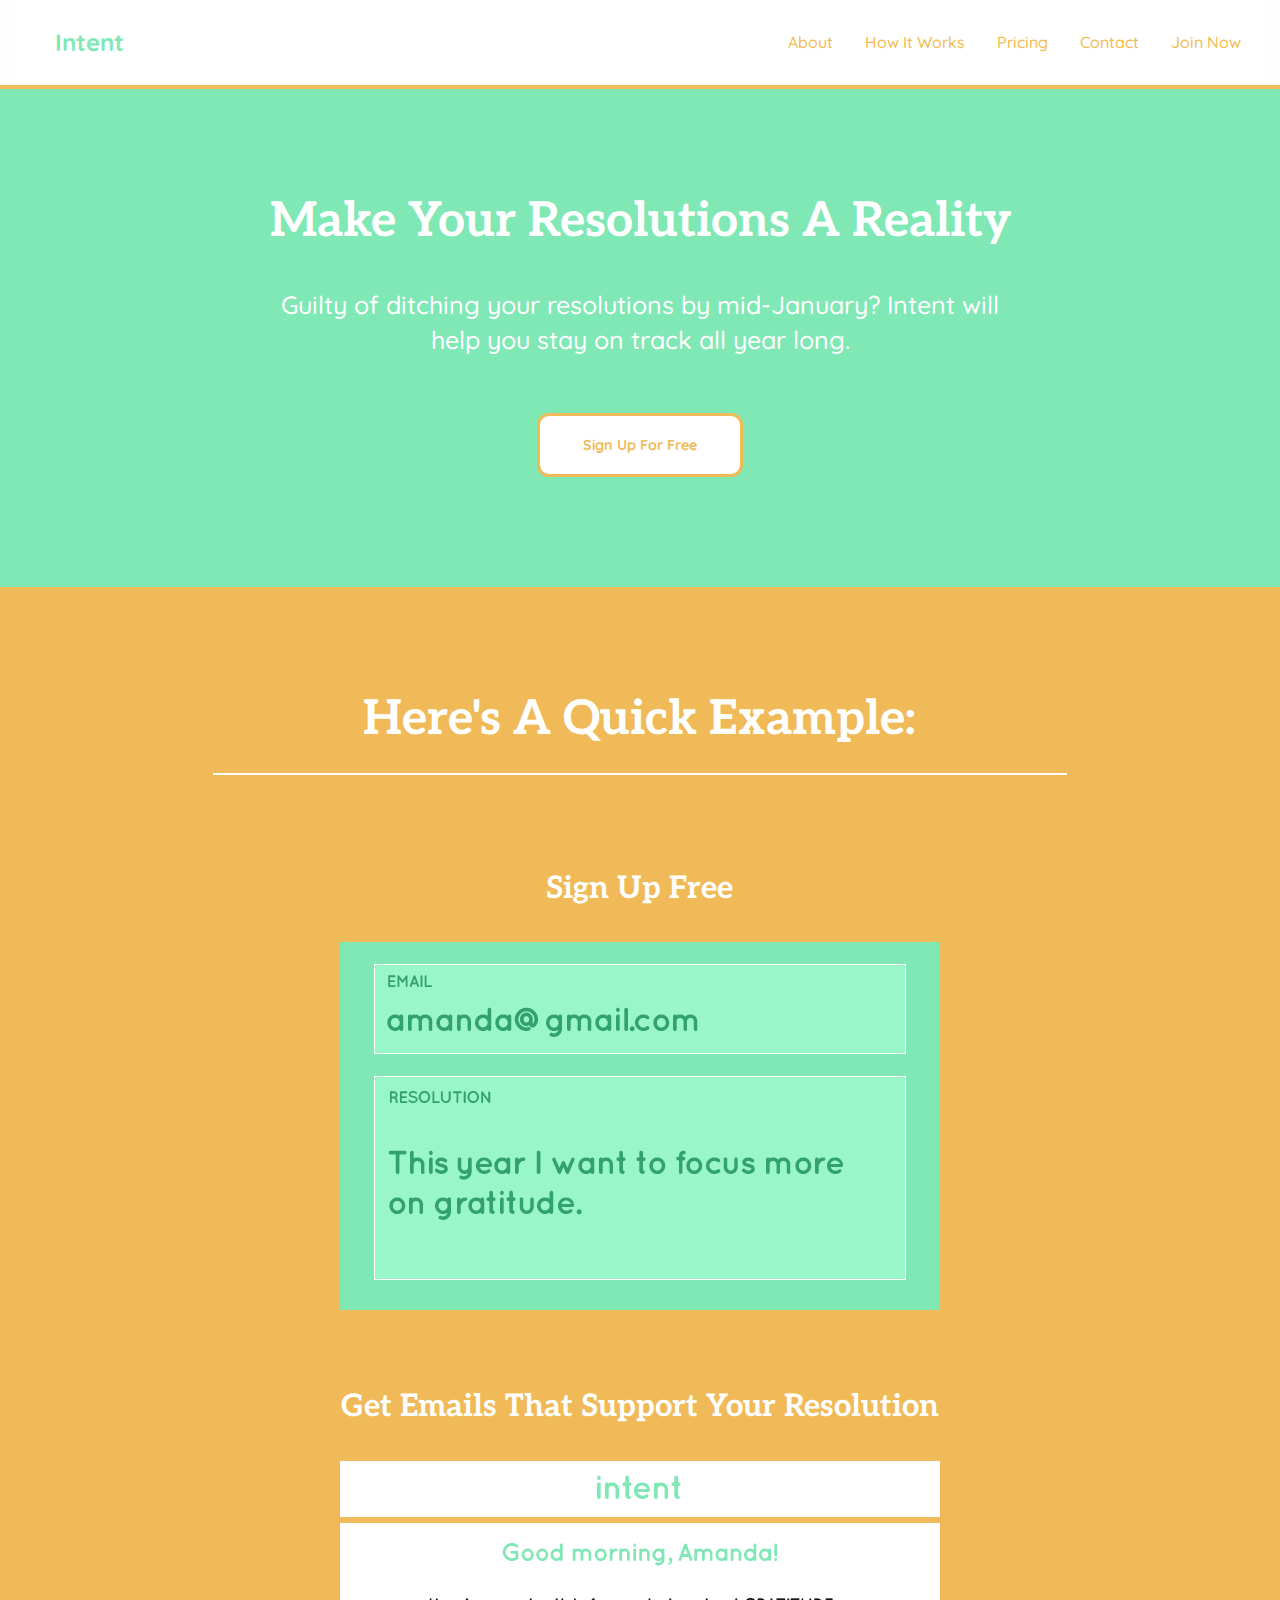
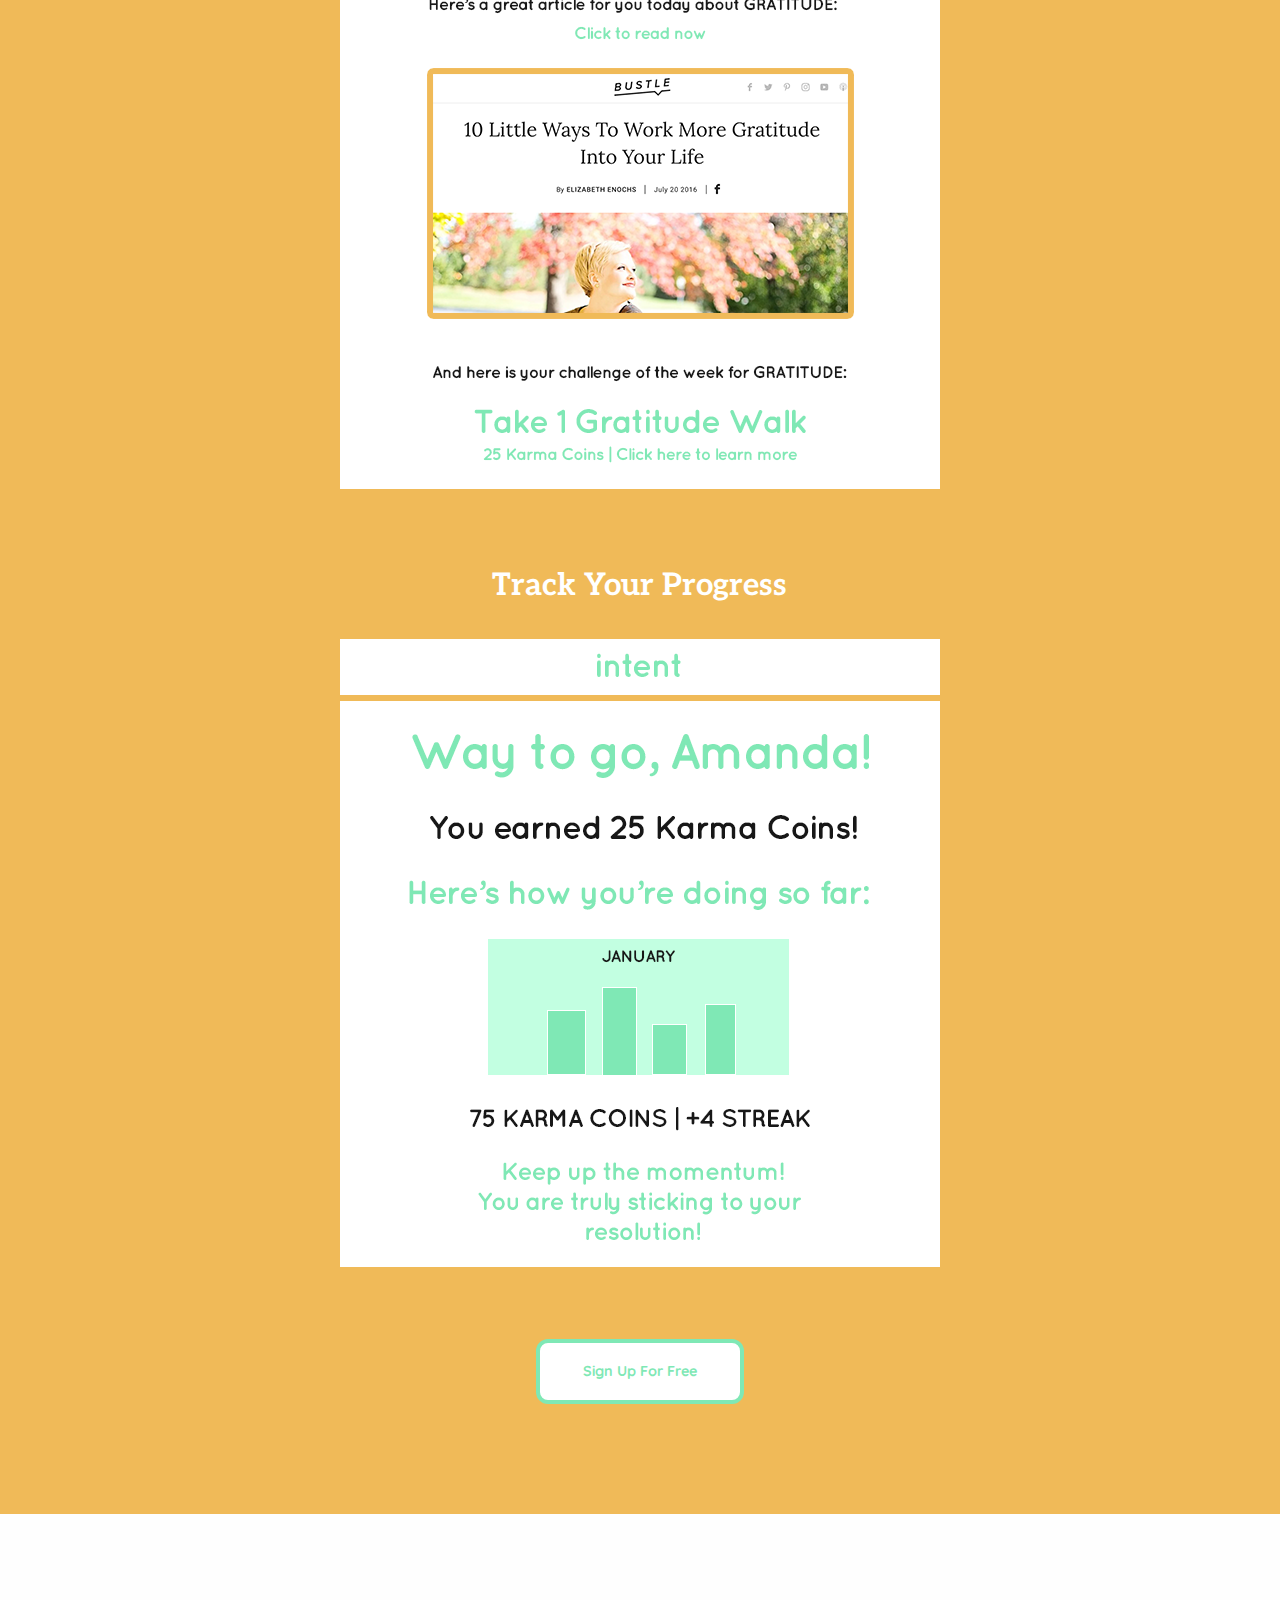
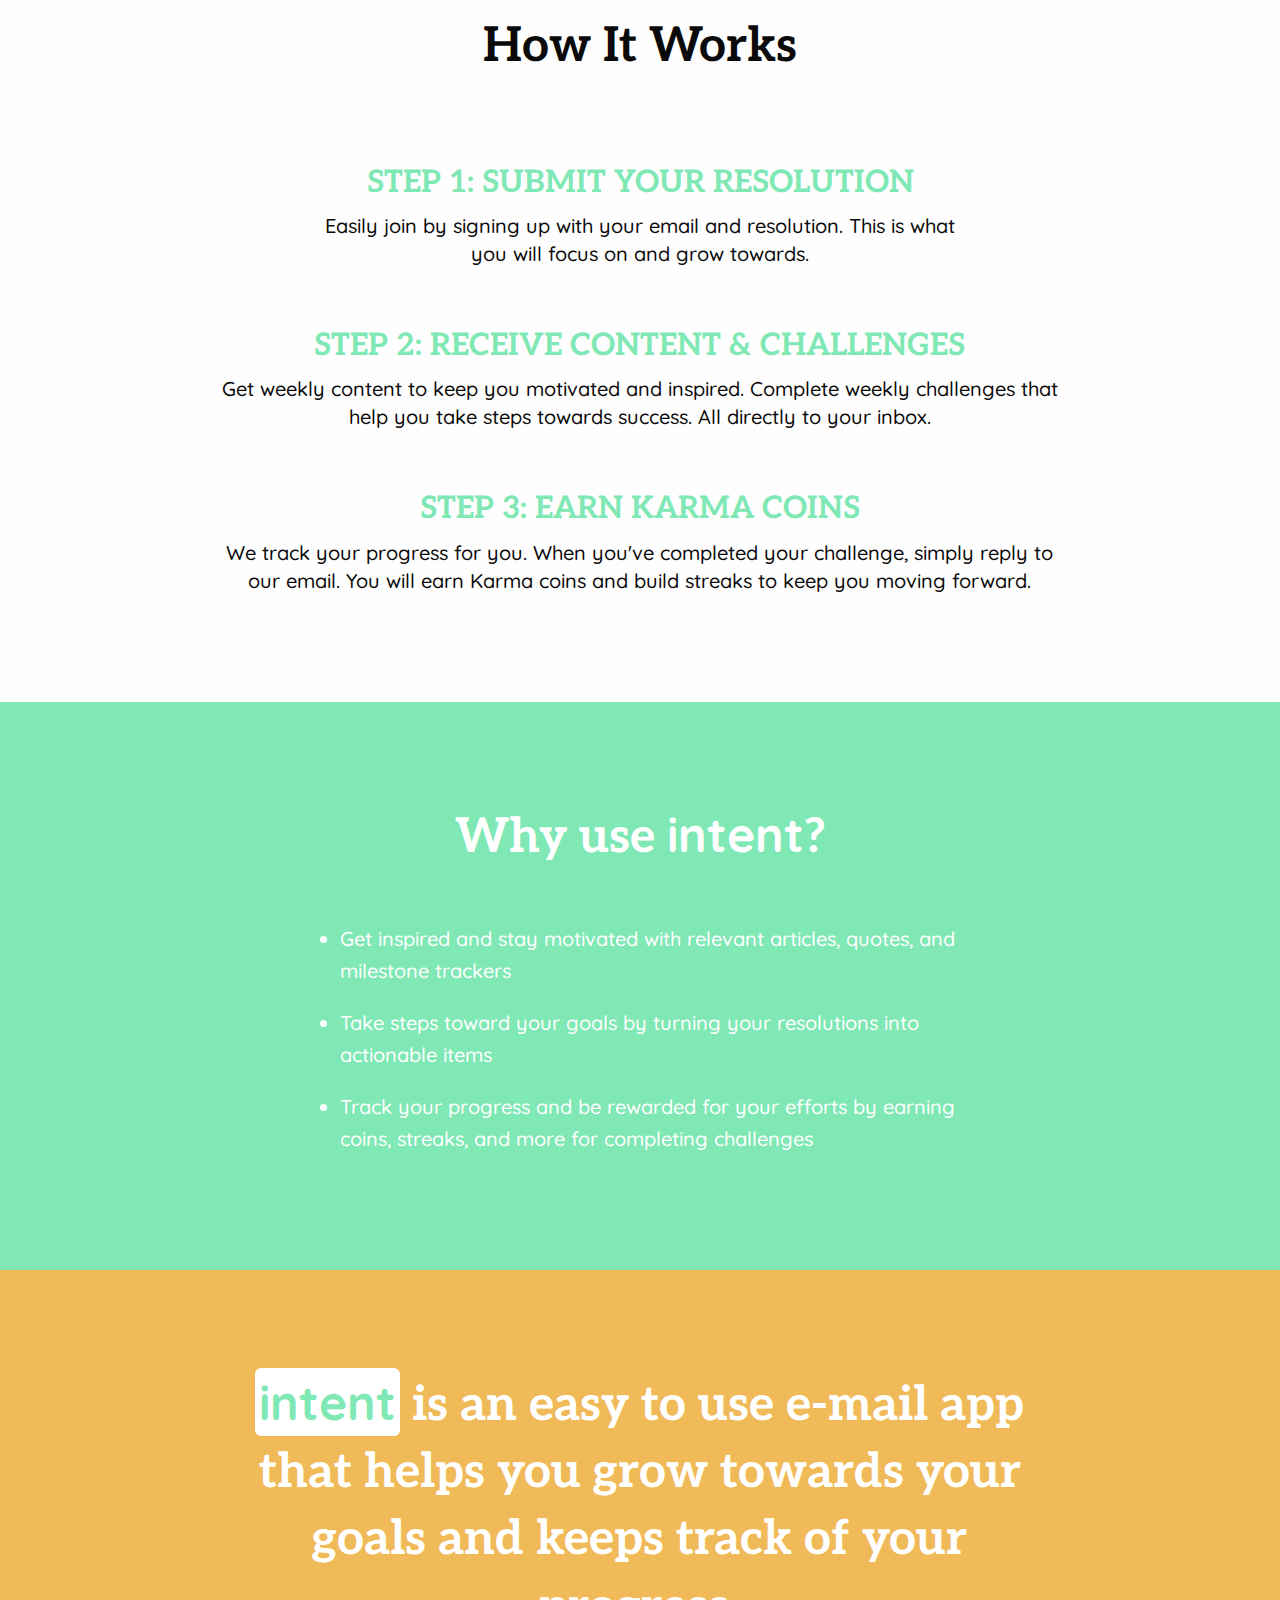
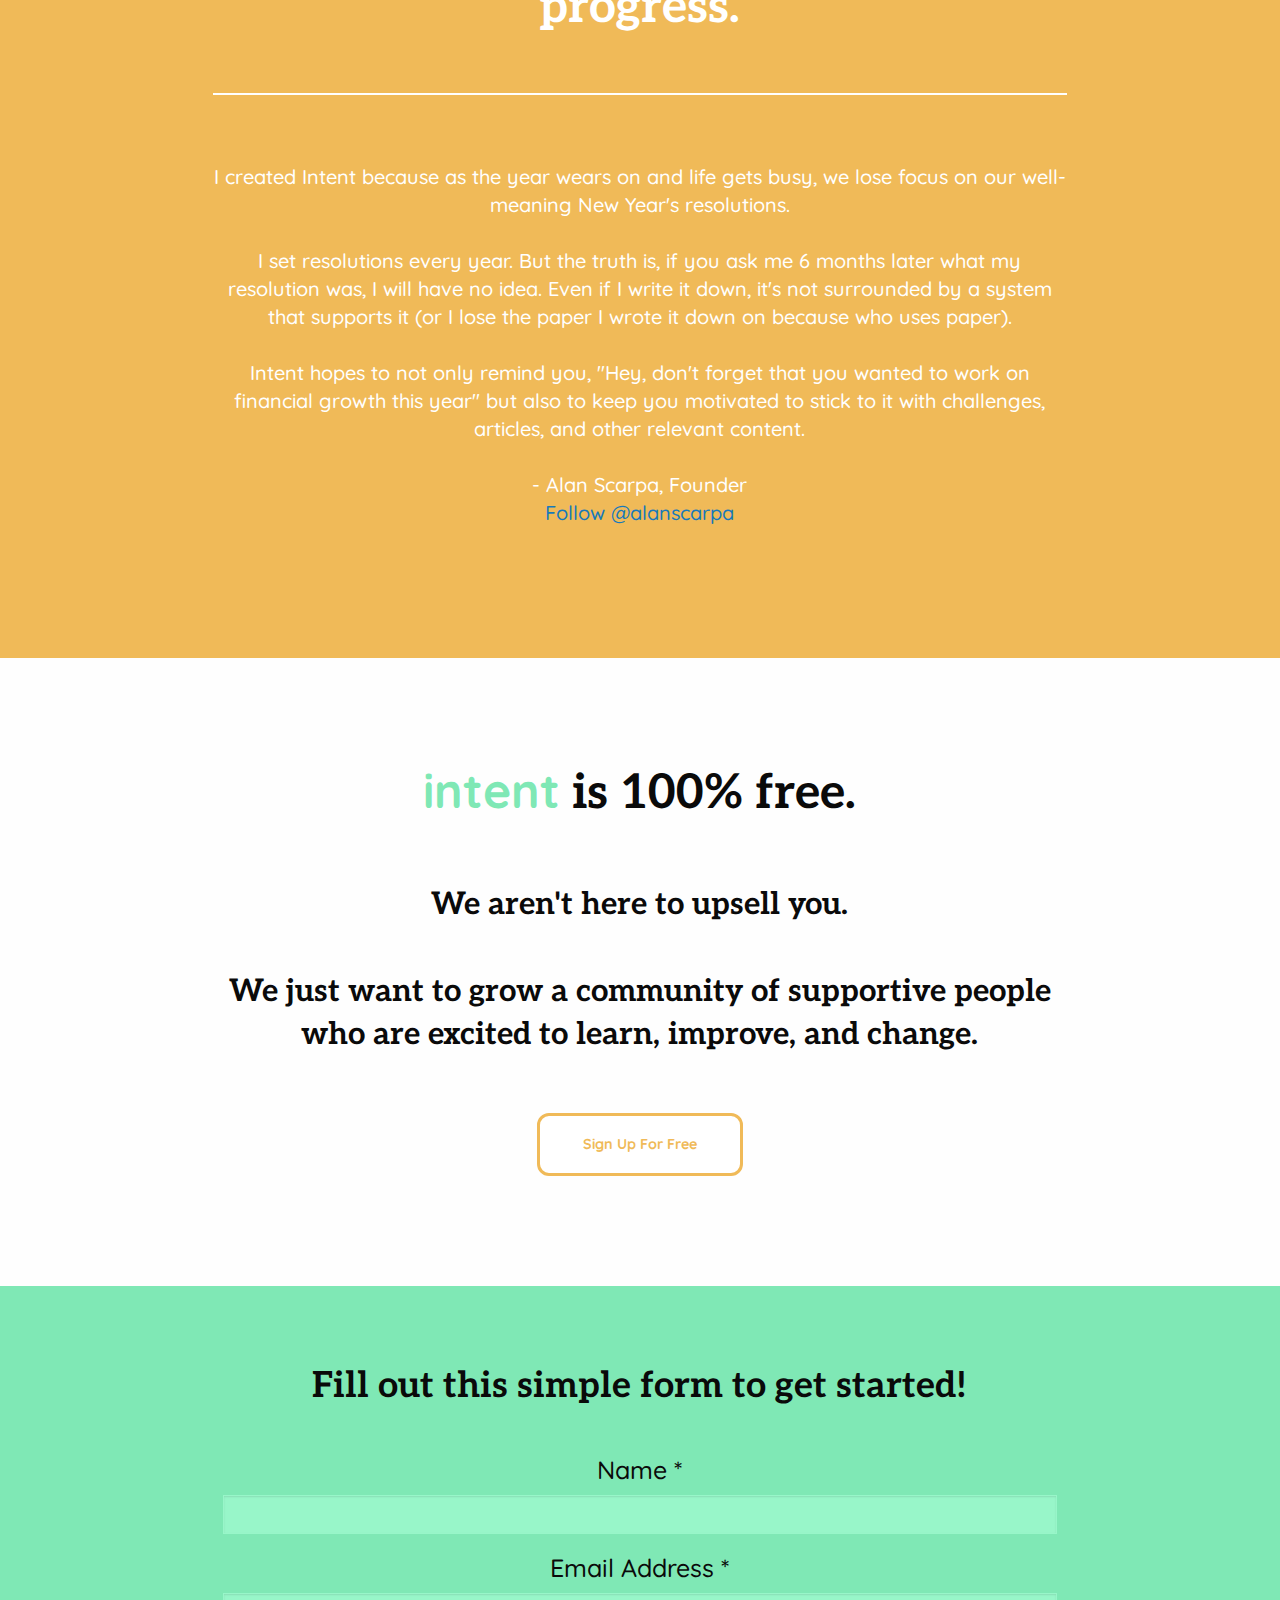
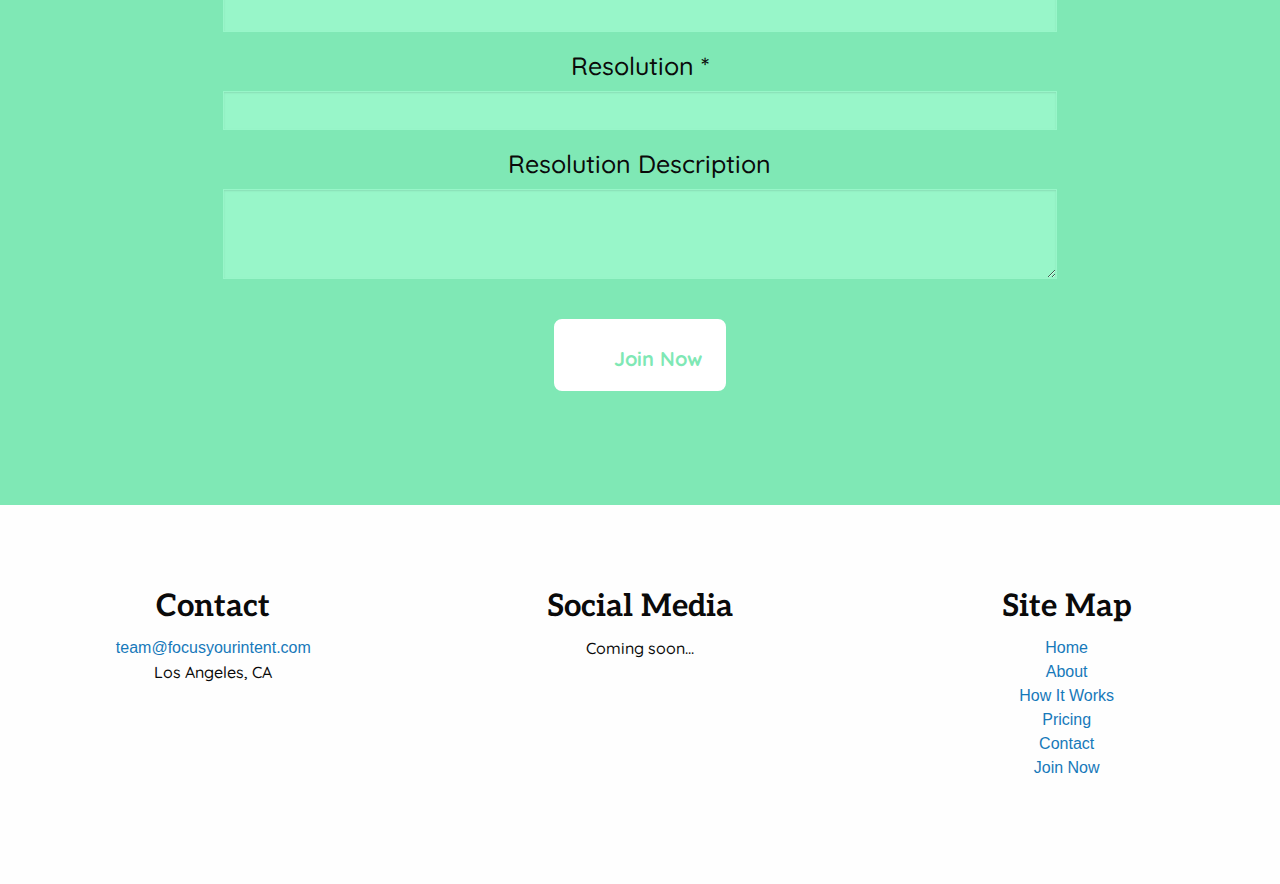
==== commit 0d6d3b33: "v2.1 footer" ====
--- a/index.html
+++ b/index.html
@@ -39,14 +39,14 @@
     <div class="grid-container">
 
       <div class="title-bar" data-responsive-toggle="example-menu" data-hide-for="medium">
-        <button class="menu-icon" type="button" data-toggle="example-menu"></button>
-        <div class="title-bar-title green-text logo-font">Intent</div>
+        <button class="menu-icon" type="button" data-toggle="example-menu"></button><a href="/">
+        <div class="title-bar-title green-text logo-font">Intent</div></a>
       </div>
 
       <div class="top-bar" id="example-menu">
         <div class="top-bar-left">
-          <ul class="menu">
-            <li class="menu-text show-for-medium green-text logo-font">Intent</li>
+          <ul class="menu show-for-medium">
+            <a href="/"><li class="menu-text green-text logo-font">Intent</li></a>
           </ul>
         </div>
         <div class="top-bar-right">
@@ -84,6 +84,7 @@
         <div class="small-10 medium-8 text-center">
           <br>
           <h1>Here's A Quick Example:</h1>
+          <hr class="white-line">
           <br>
           <br>
           <br>
@@ -168,6 +169,8 @@
         <div class="small-10 medium-8 text-center white-text">
           <br>
           <h1><span class="green-text logo-font" style="background: white;padding: 4px;border-radius: 6px;">intent</span> is an easy to use e-mail app that helps you grow towards your goals and keeps track of your progress.</h1>
+          <br>
+          <hr class="white-line">
           <br>
           <br>
           <h5>I created Intent because as the year wears on and life gets busy, we lose focus on our well-meaning New Year's resolutions.
@@ -248,7 +251,30 @@
         </div>
       </div>
 
-
+      <!-- FOOTER -->
+      <div class="grid-x grid-padding-x footer align-center text-center">
+        <div class="small-12 medium-4 columns">
+          <h3>Contact</h3>
+          <a href="mailto:team@focusyourintent.com">team@focusyourintent.com</a>
+          <p>Los Angeles, CA</p>
+        </div>
+        <div class="small-12 medium-4 columns">
+          <h3>Social Media</h3>
+          <p>Coming soon...</p>
+        </div>
+        <div class="small-12 medium-4 columns">
+          <h3>Site Map</h3>
+          <a href="/">Home</a>
+          <a href="javascript:scrollToAbout()">About</a>
+          <a href="javascript:scrollToHowItWorks()">How It Works</a>
+          <a href="javascript:scrollToPricing()">Pricing</a>
+          <a href="mailto:team@focusyourintent.com">Contact</a>
+          <a href="javascript:scrollToSignup()">Join Now</a>
+          <br>
+        </div>
+      </div>
+
+    <!-- END OF CONTAINER TAG -->
     </div>
 
     <script src="js/vendor/jquery.js"></script>
--- a/css/custom.css
+++ b/css/custom.css
@@ -106,6 +106,10 @@
   color: #f1bb4e!important;
 }
 
+.white-line {
+  border-bottom: 2px solid #fff;
+}
+
 h1, h2, h3 {
   font-family: 'Aleo', serif;
   font-weight: 700;
@@ -121,6 +125,18 @@
   font-weight: 500;
   margin-top: 20px;
 }
+
+/*Footer*/
+
+.footer {
+  padding: 80px 0px;
+}
+
+.footer a {
+  display: block;
+}
+
+/*Mailchimp*/
 
 #mc_embed_signup [type='text'], #mc_embed_signup [type='email'], #mc_embed_signup [type='text']:focus , #mc_embed_signup [type='email']:focus {
   background-color: #98f6c9;
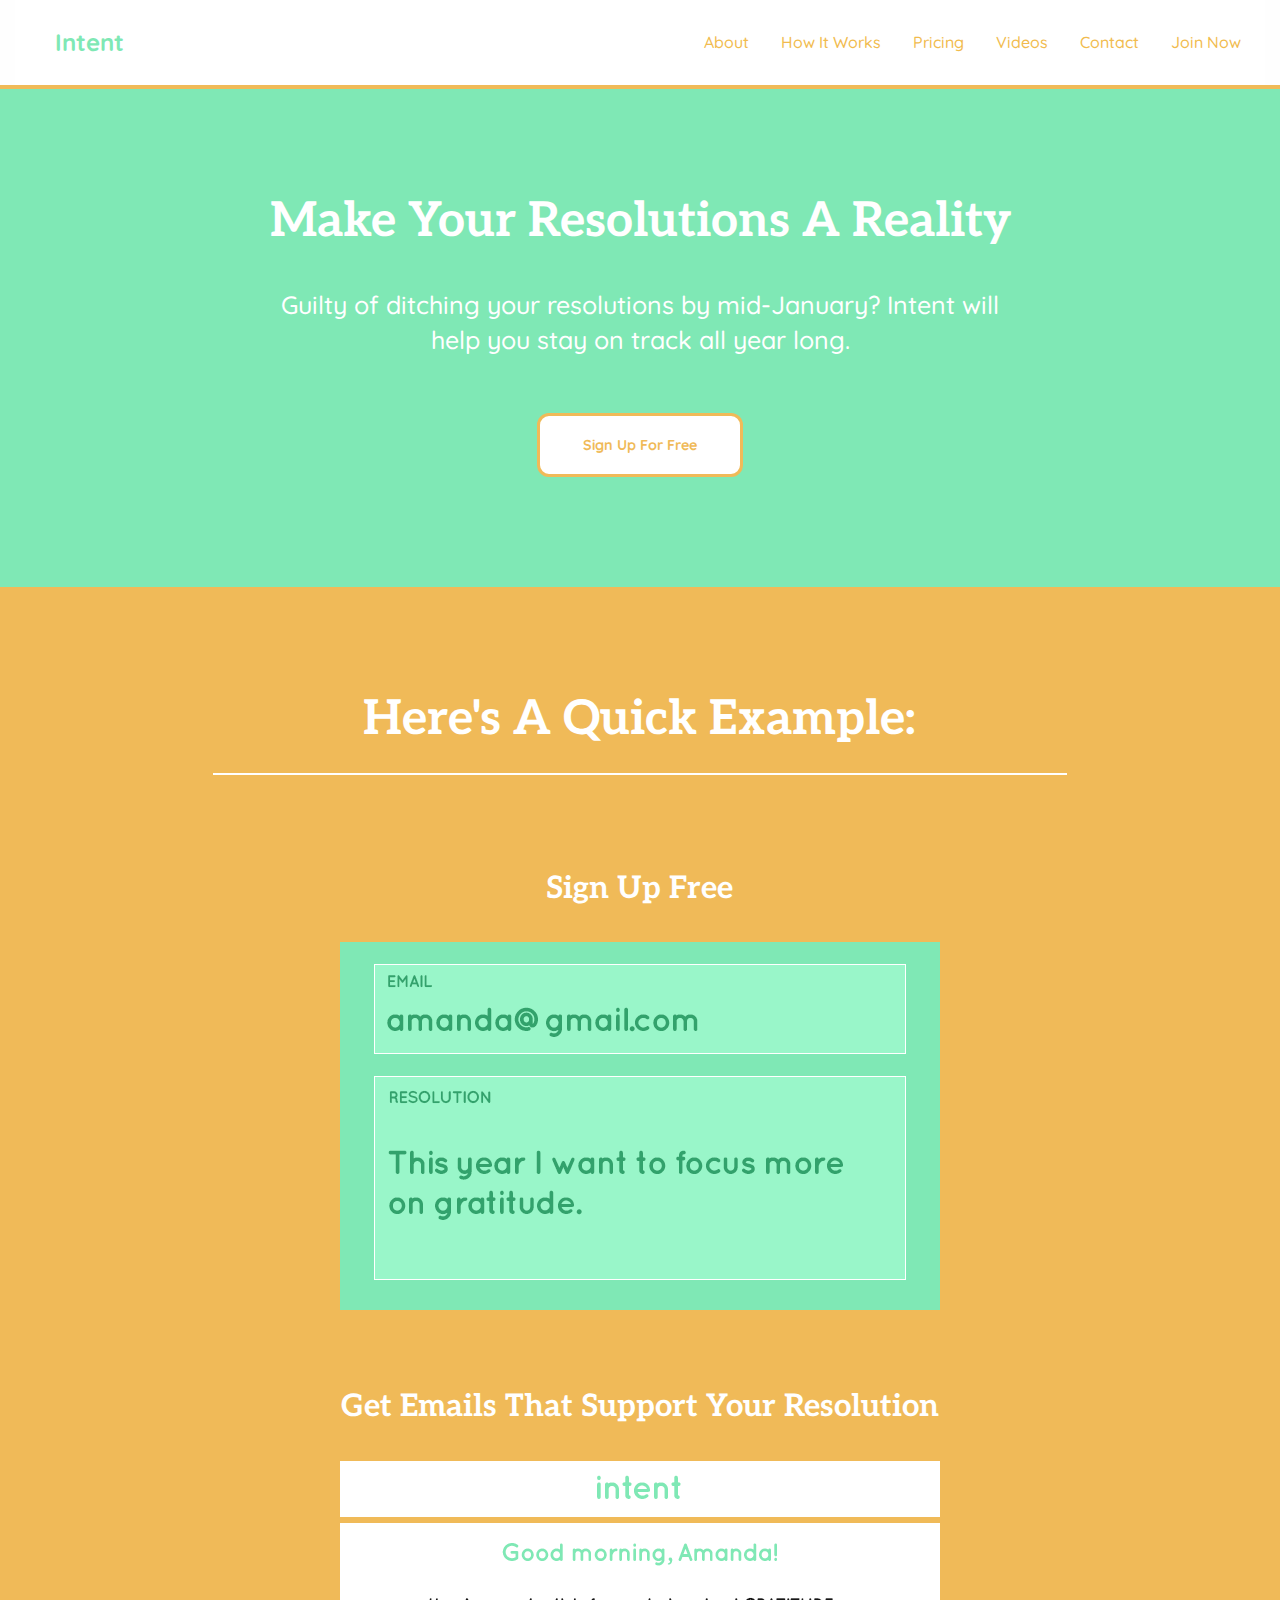
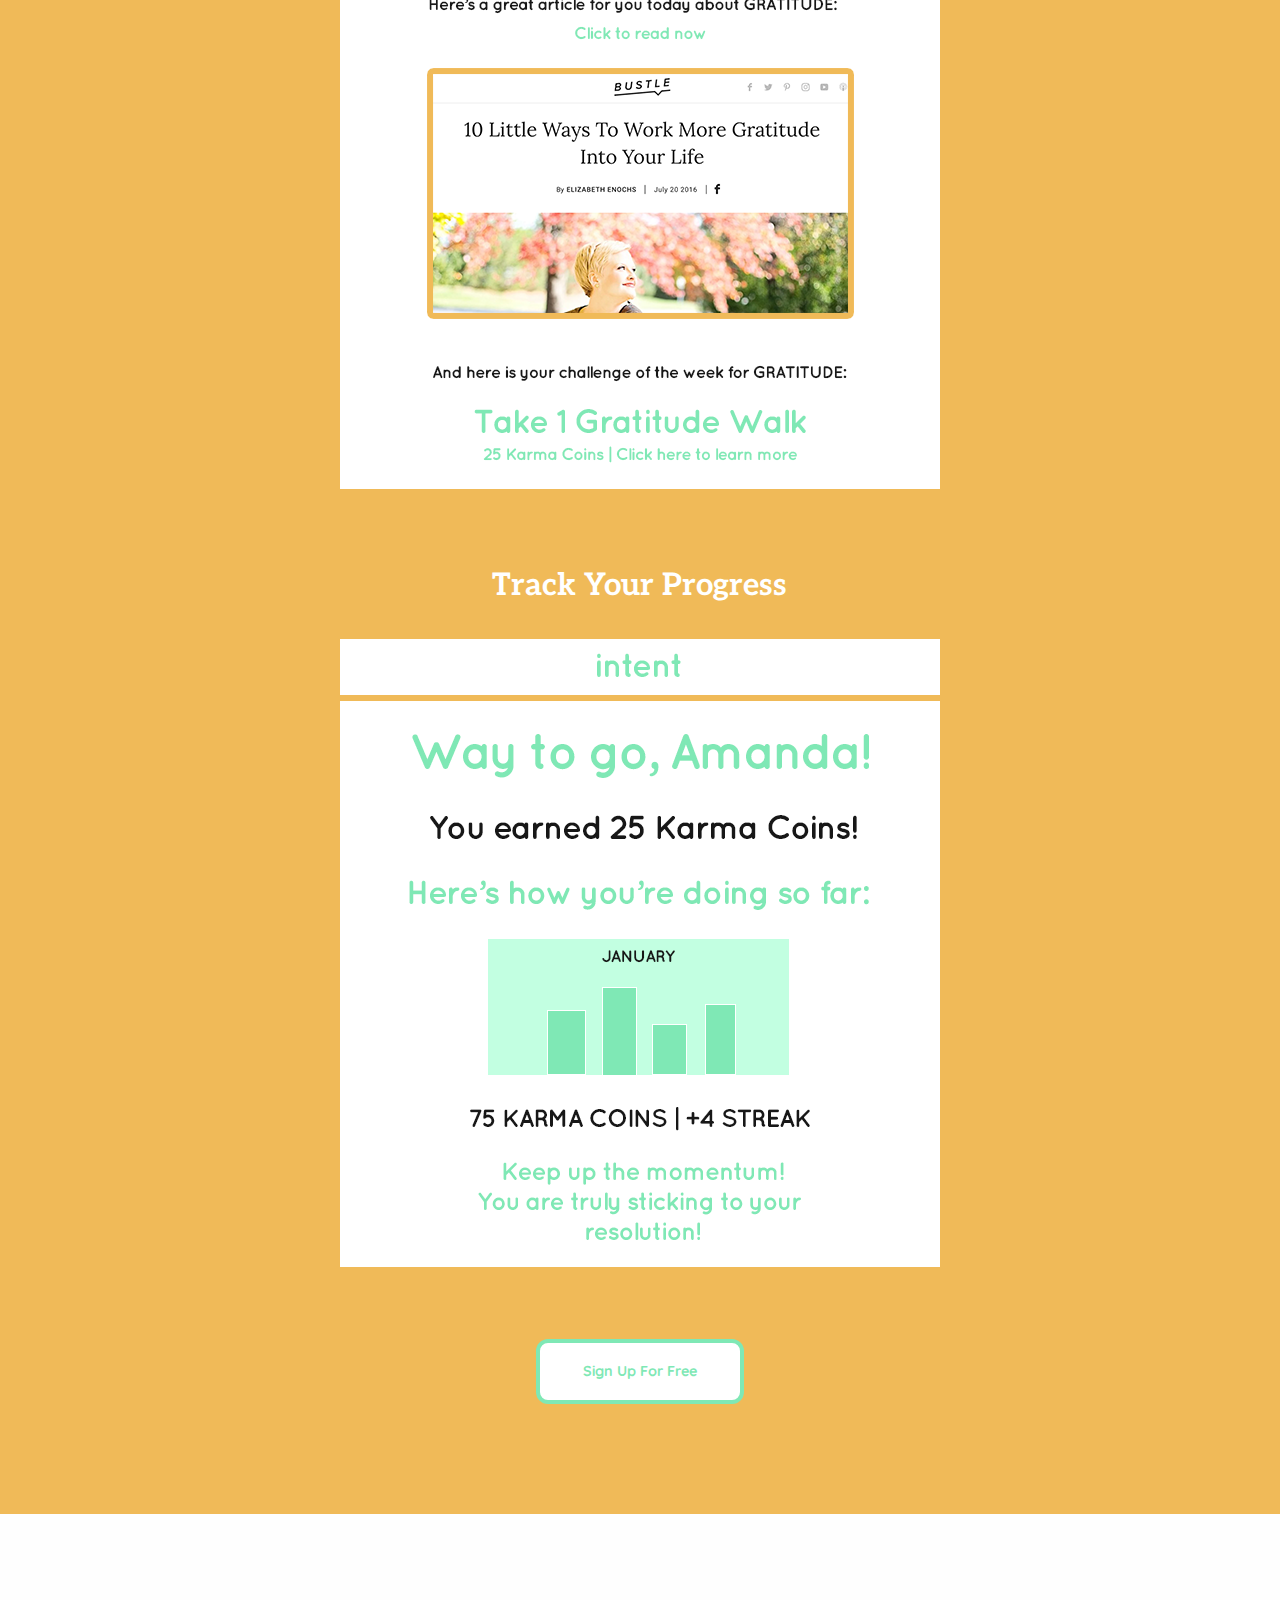
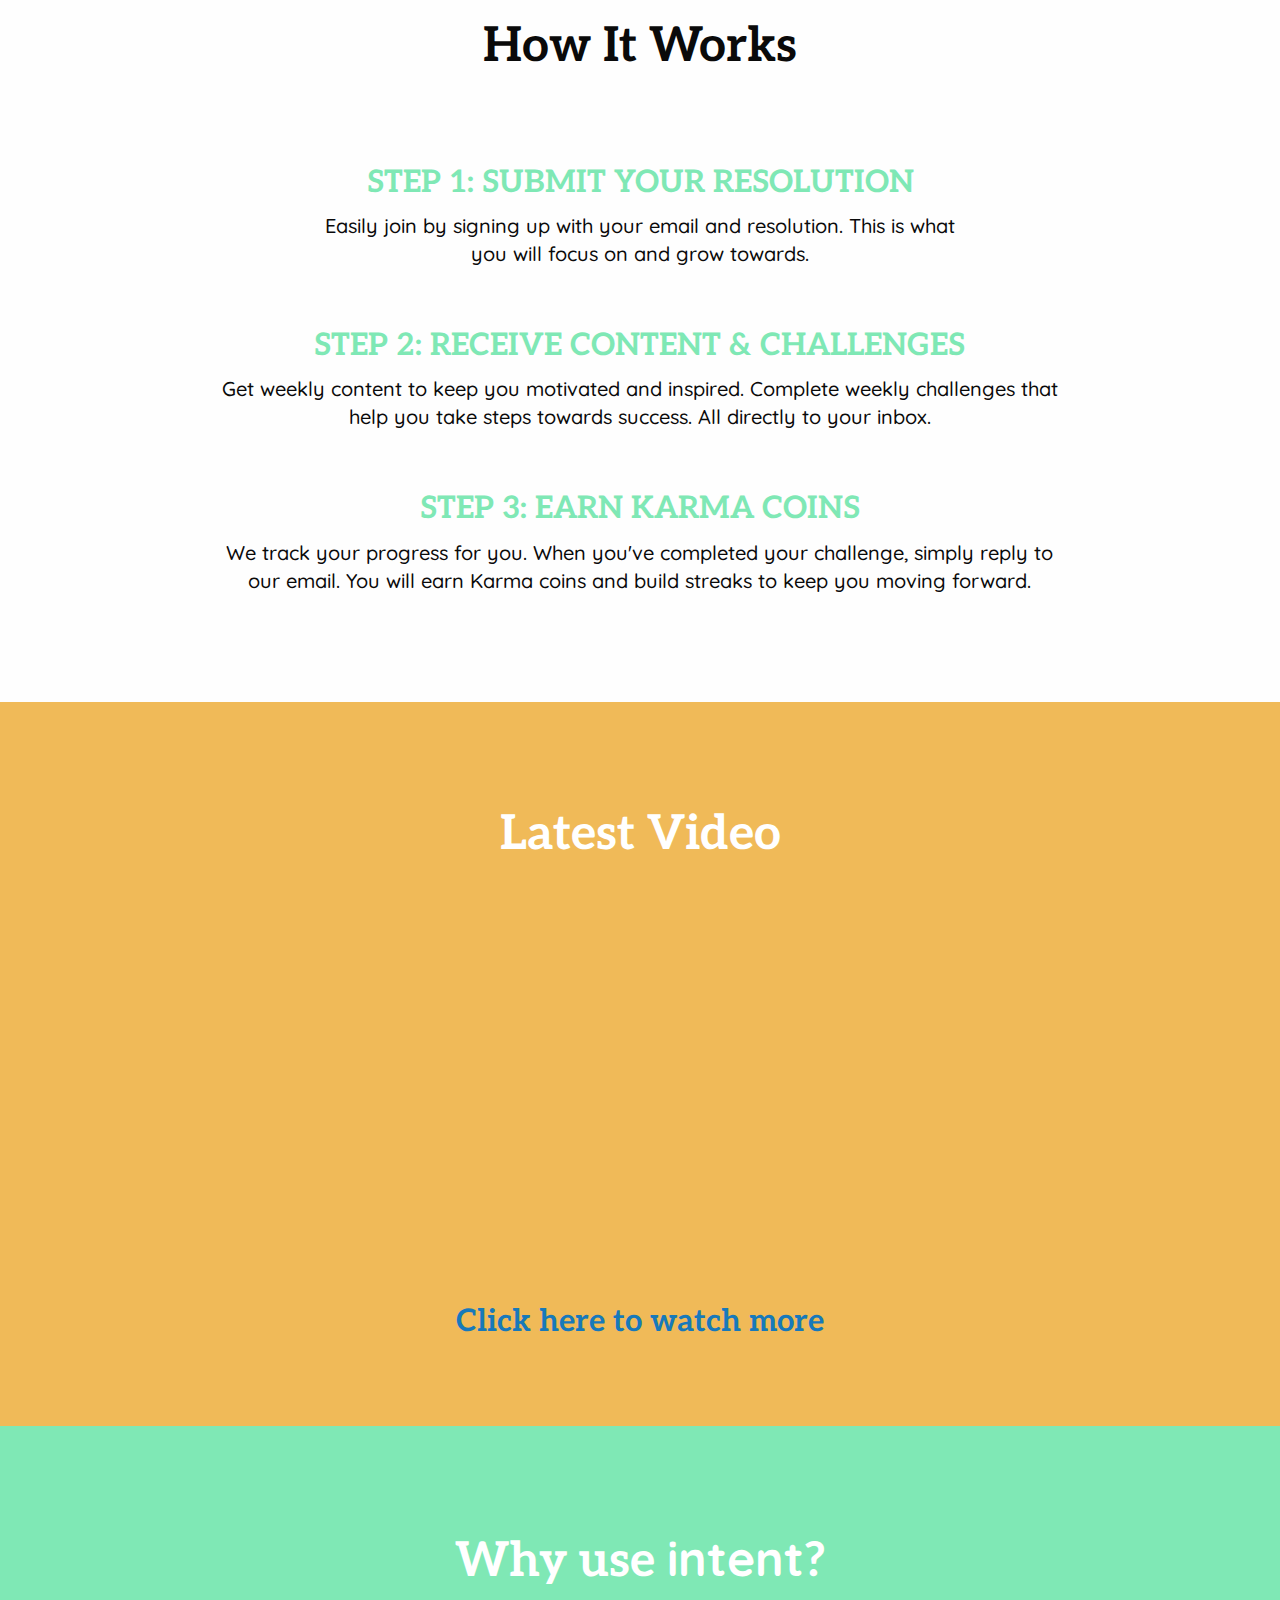
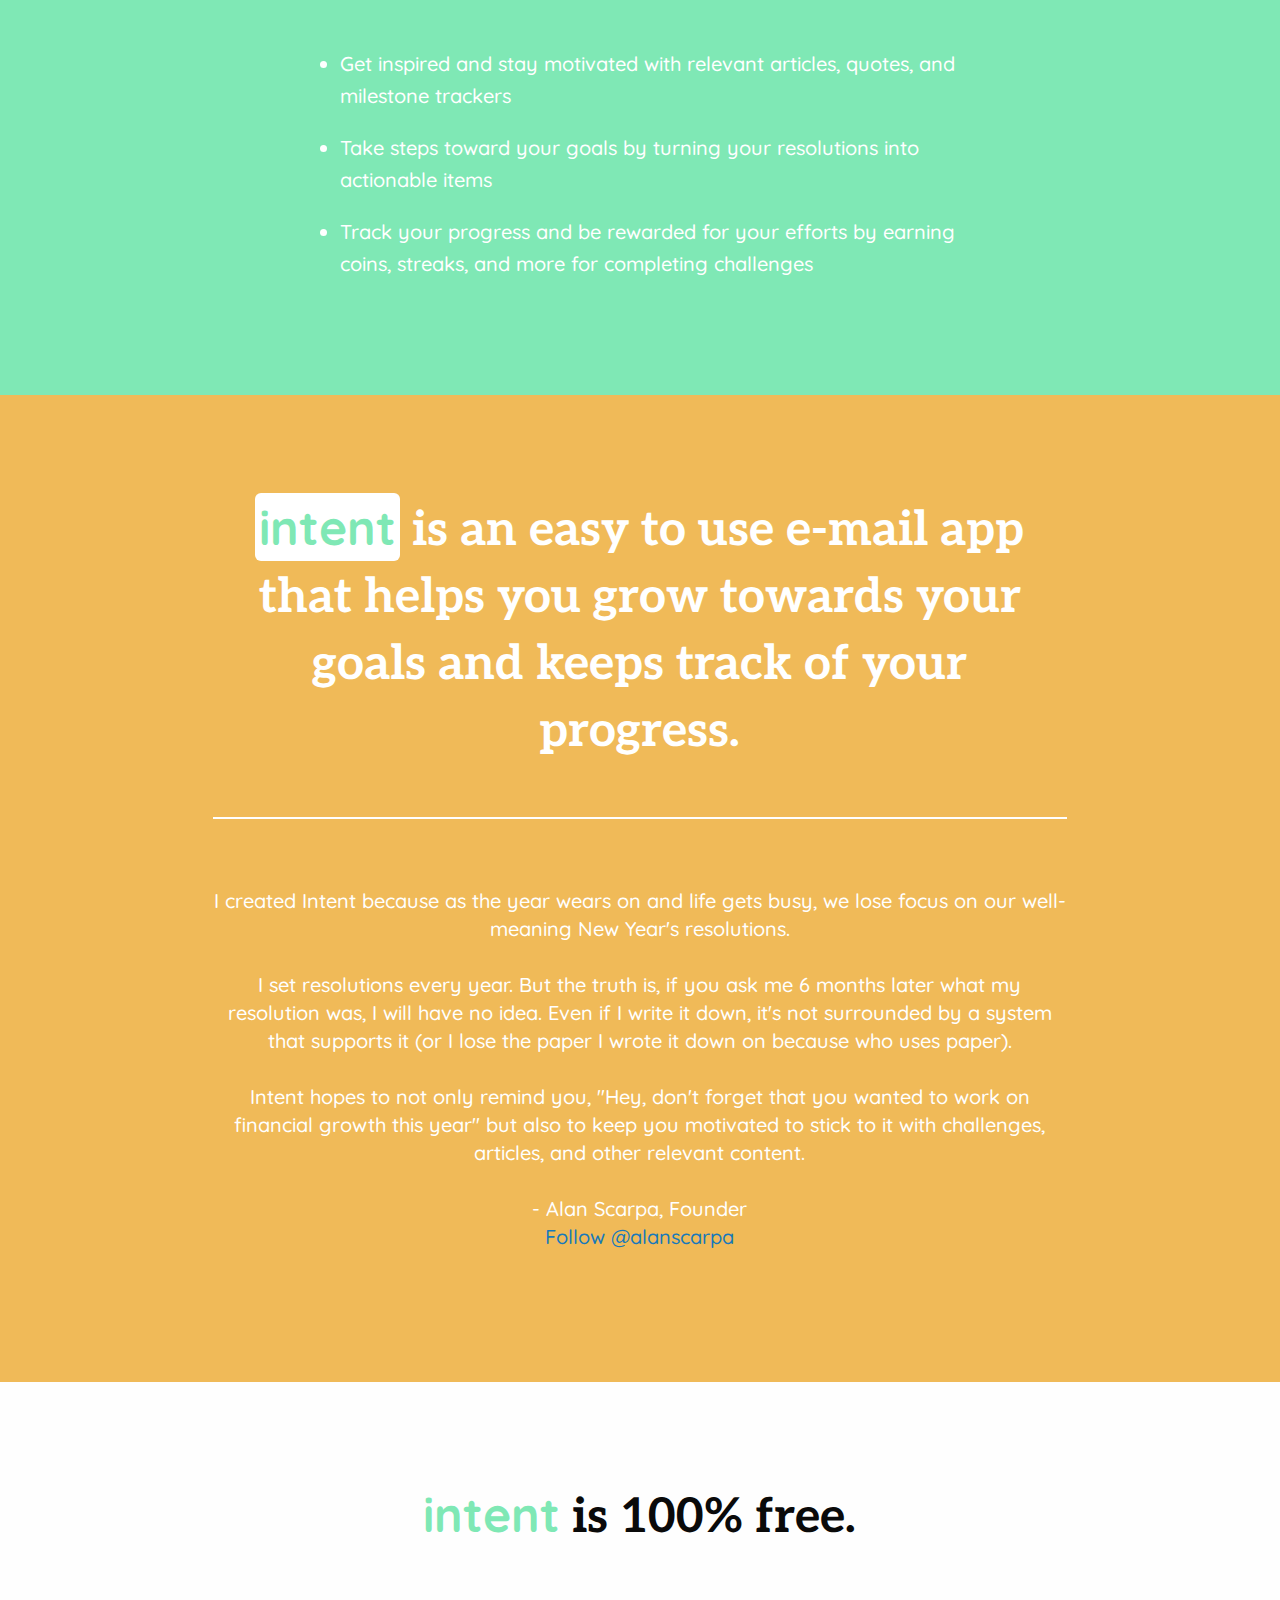
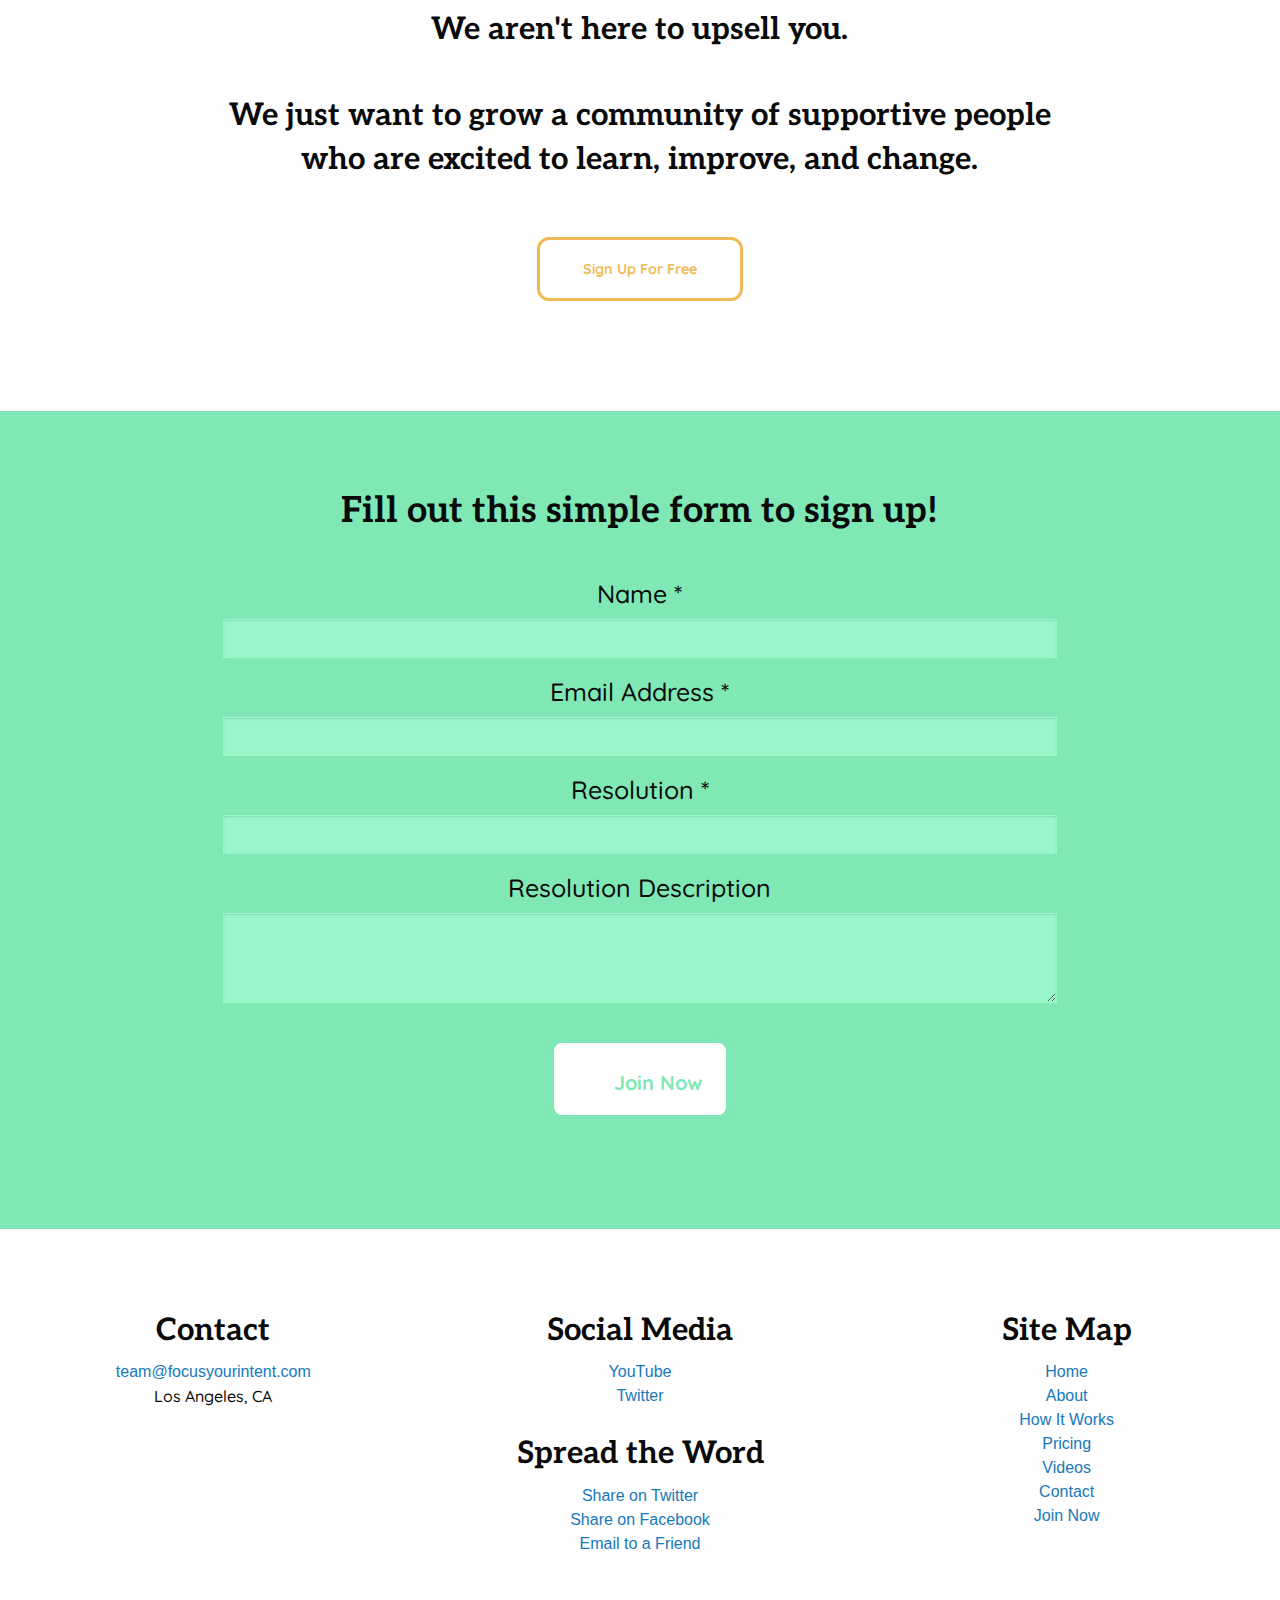
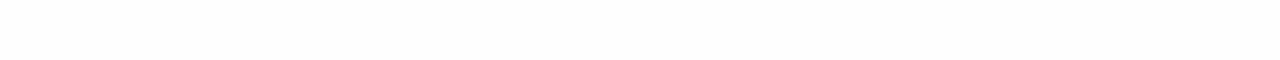
==== commit 0e50a8f4: "v2.2 video link and footer additions" ====
--- a/index.html
+++ b/index.html
@@ -54,6 +54,7 @@
             <li><a href="javascript:scrollToAbout()">About</a></li>
             <li><a href="javascript:scrollToHowItWorks()">How It Works</a></li>
             <li><a href="javascript:scrollToPricing()">Pricing</a></li>
+            <li><a href="https://www.youtube.com/channel/UCq3rRpip-RWQRmCJUcEjr0g" target="_blank">Videos</a></li>
             <li><a href="mailto:team@focusyourintent.com">Contact</a></li>
             <li><a href="javascript:scrollToSignup()">Join Now</a></li>
           </ul>
@@ -144,8 +145,20 @@
           <br>
         </div>
       </div>
+
+      <div class="grid-x grid-padding-x align-center gold-background white-text top-padding bottom-padding">
+
+        <div class="small-10 medium-6 text-center">
+          <br>
+          <h1>Latest Video</h1>
+          <br><br>
+          <div class="responsive-embed widescreen">
+            <iframe width="560" height="315" src="https://www.youtube.com/embed/R0yLqMopCtg" frameborder="0" allow="accelerometer; autoplay; encrypted-media; gyroscope; picture-in-picture" allowfullscreen></iframe>
+          </div>
+          <h3><a href="https://www.youtube.com/channel/UCq3rRpip-RWQRmCJUcEjr0g" target="_blank">Click here to watch more</a></h3>
+        </div>
+      </div>
   
-
       <div class="grid-x grid-padding-x align-center green-background white-text top-padding bottom-padding">
         <div class="small-10 text-center">
           <br>
@@ -216,7 +229,7 @@
           <div id="mc_embed_signup">
           <form action="https://focusyourintent.us7.list-manage.com/subscribe/post?u=095c179cd294cf0b84ff9f9e5&amp;id=2cb9866836" method="post" id="mc-embedded-subscribe-form" name="mc-embedded-subscribe-form" class="validate" target="_blank" novalidate>
             <div id="mc_embed_signup_scroll">
-            <h2>Fill out this simple form to get started!</h2>
+            <h2>Fill out this simple form to sign up!</h2>
             <br>
             <br>
           <div class="mc-field-group">
@@ -260,7 +273,14 @@
         </div>
         <div class="small-12 medium-4 columns">
           <h3>Social Media</h3>
-          <p>Coming soon...</p>
+          <a href="https://www.youtube.com/channel/UCq3rRpip-RWQRmCJUcEjr0g" target="_blank">YouTube</a>
+          <a href="https://twitter.com/focusyourintent" target="_blank">Twitter</a>
+          <br>
+          <h3>Spread the Word</h3>
+          <a href="https://twitter.com/home?status=Check%20out%20%40focusyourintent.%20%20It's%20a%20simple%20email%20app%20that%20motivates%20you%20to%20achieve%20your%20goals%20and%20tracks%20your%20progress.%20https%3A//focusyourintent.com" target="_blank">Share on Twitter</a>
+          <a href="https://www.facebook.com/sharer/sharer.php?u=https%3A//focusyourintent.com" target="_blank">Share on Facebook</a>
+          <a href="mailto:?subject=Check this out - it helps you stick to your resolutions 💪&body=I just signed up for this new email app called Intent.  It sends you weekly challenges and content to help you stick to your resolutoin all year long.  You can sign up for free at https://focusyourintent.com">Email to a Friend</a>
+          <br>
         </div>
         <div class="small-12 medium-4 columns">
           <h3>Site Map</h3>
@@ -268,6 +288,7 @@
           <a href="javascript:scrollToAbout()">About</a>
           <a href="javascript:scrollToHowItWorks()">How It Works</a>
           <a href="javascript:scrollToPricing()">Pricing</a>
+          <a href="https://www.youtube.com/channel/UCq3rRpip-RWQRmCJUcEjr0g" target="_blank">Videos</a>
           <a href="mailto:team@focusyourintent.com">Contact</a>
           <a href="javascript:scrollToSignup()">Join Now</a>
           <br>
--- a/css/custom.css
+++ b/css/custom.css
@@ -175,3 +175,8 @@
   height: 4em;
   border-radius: 12px;
 }
+
+#mc_embed_signup .button:hover {
+  background-color: #f0ba58;
+  color: white;
+}
